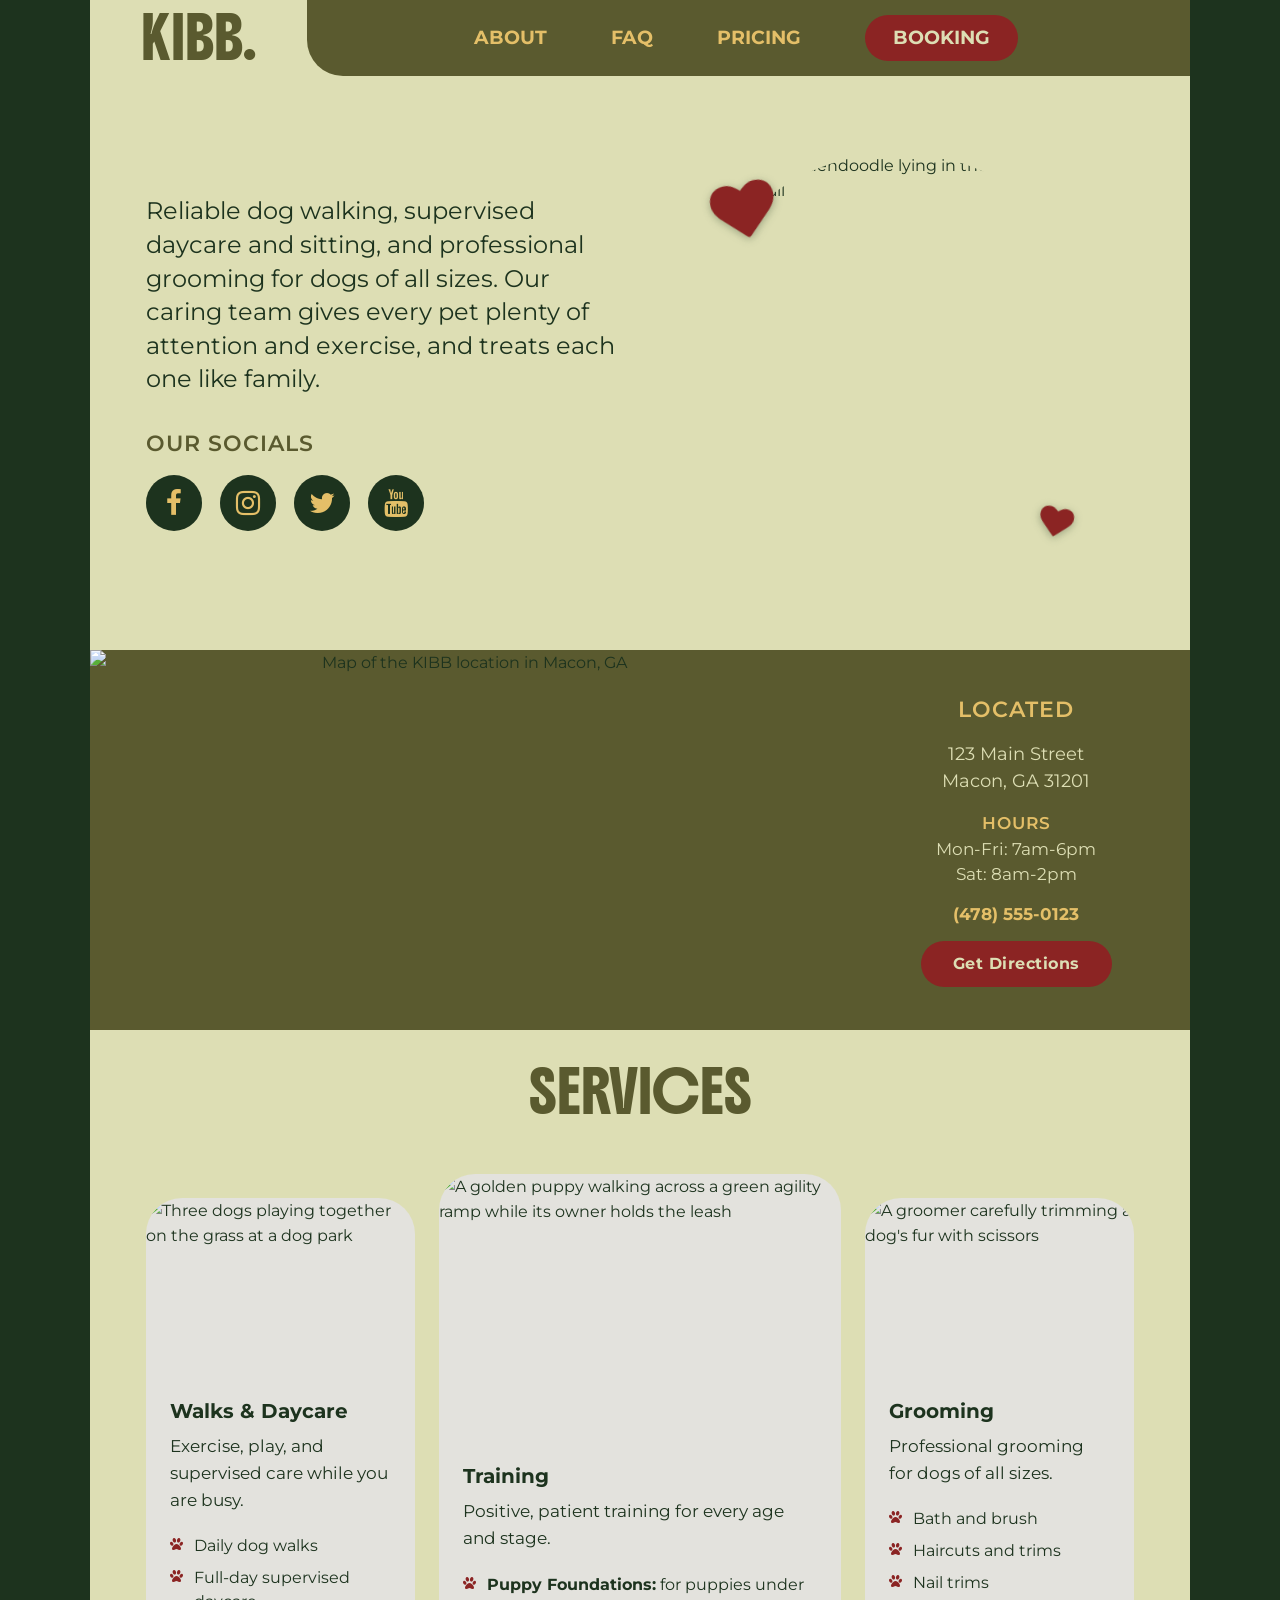
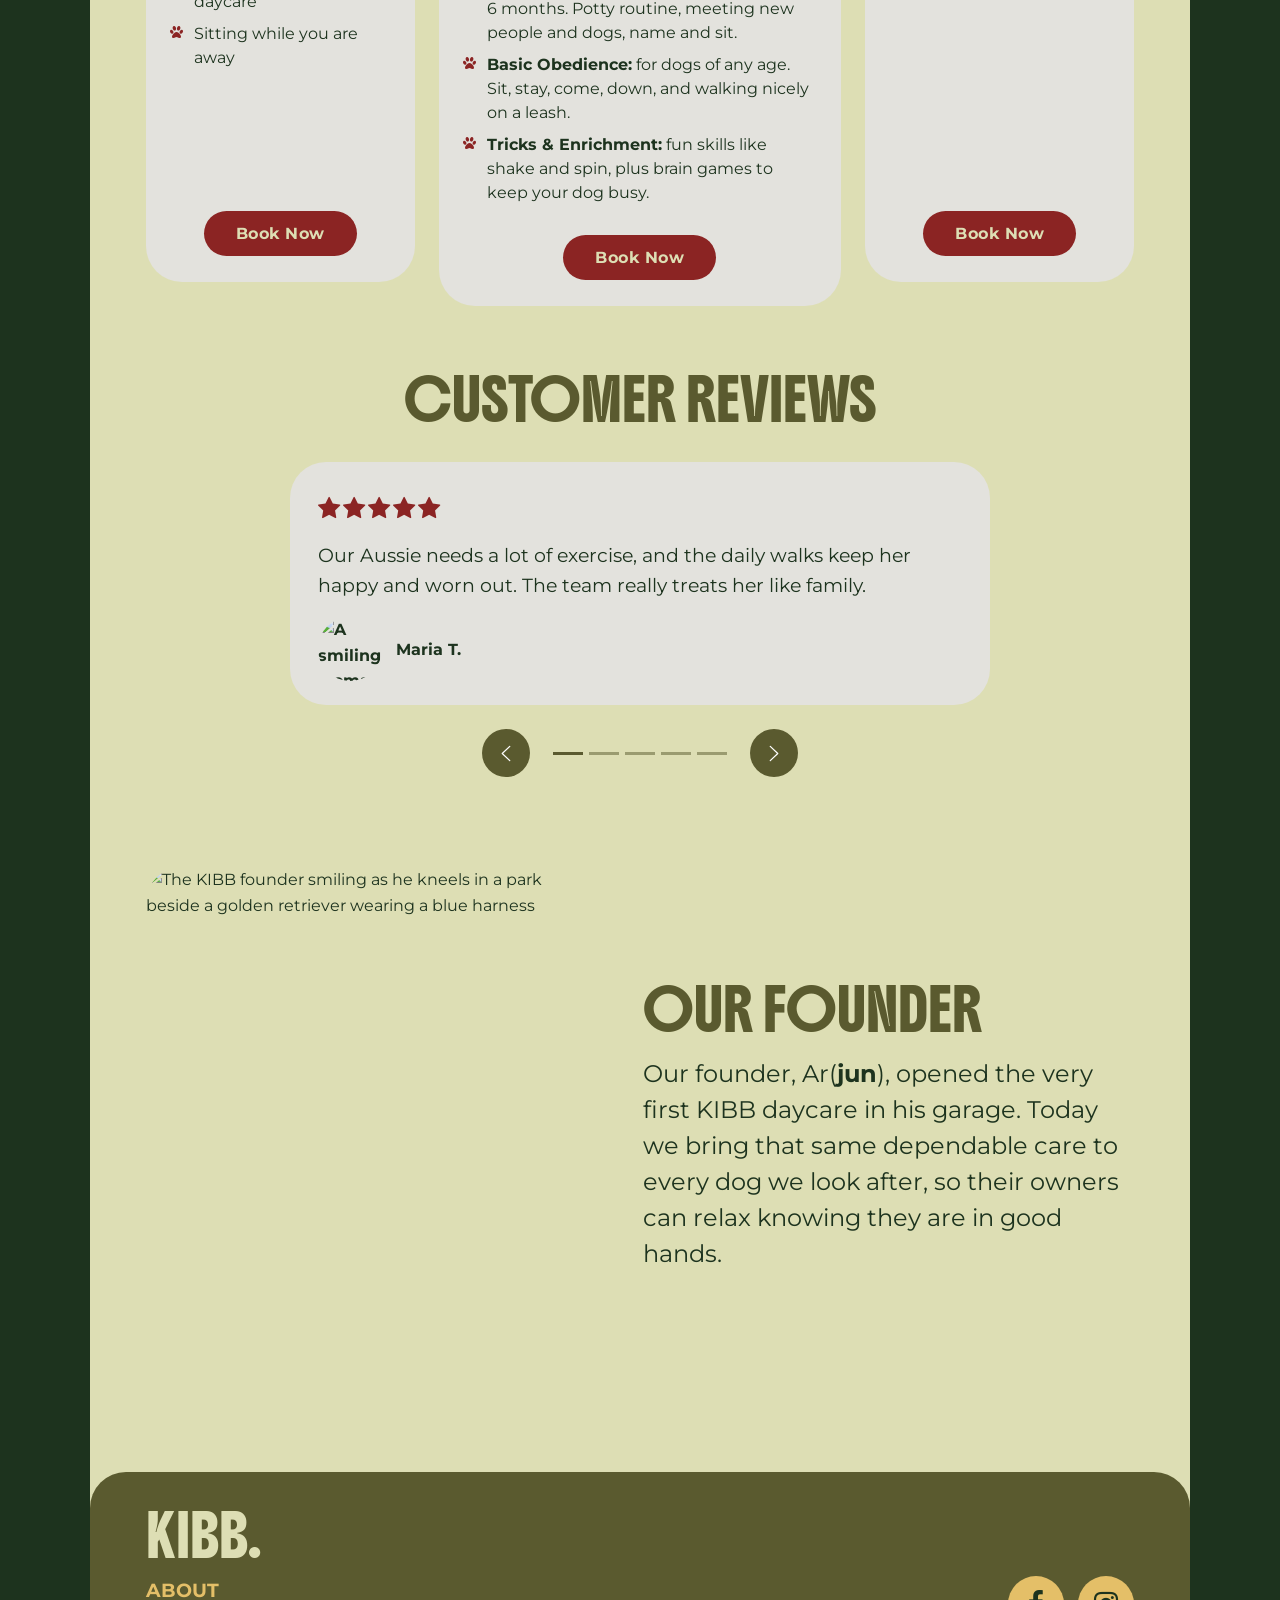
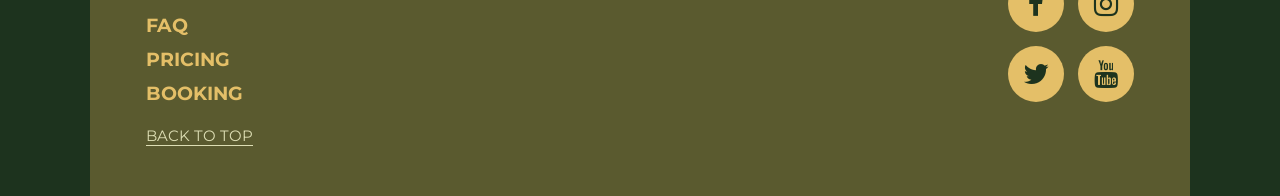
==== index.html @ 5a20ffa8 "test" ====
﻿<!doctype html>

<html lang="en">

	<head>

		<meta charset="utf-8">
		<meta name="viewport" content="width=device-width, initial-scale=1">
		<meta name="description" content="KIBB offers reliable dog walking, safe and supervised daycare and sitting, and professional grooming for dogs of all sizes.">
		<title>KIBB | Dog Walking, Daycare &amp; Grooming</title>
		<link rel="stylesheet" href="https://cdnjs.cloudflare.com/ajax/libs/font-awesome/4.7.0/css/font-awesome.min.css">
		<link rel="preconnect" href="https://fonts.googleapis.com">
		<link rel="preconnect" href="https://fonts.gstatic.com" crossorigin>
		<link href="https://fonts.googleapis.com/css2?family=Boldonse&amp;display=swap" rel="stylesheet">
		<link href="https://fonts.googleapis.com/css2?family=Montserrat:ital,wght@0,100..900;1,100..900&amp;display=swap" rel="stylesheet">
		<!-- Latest compiled and minified CSS -->
		<link href="https://cdn.jsdelivr.net/npm/bootstrap@5.3.8/dist/css/bootstrap.min.css" rel="stylesheet">
		<!-- my stylesheet goes AFTER Bootstrap so my rules win -->
		<link href="style.css" rel="stylesheet">
		<!-- Latest compiled JavaScript, then my script (it uses Bootstrap) -->
		<script src="https://cdn.jsdelivr.net/npm/bootstrap@5.3.8/dist/js/bootstrap.bundle.min.js" defer></script>
		<script src="script.js" defer></script>
	</head>

	<body>

	<header class="site-header" id="top">
		<a class="logo" href="index.html">KIBB.</a>
		<nav aria-label="Main">
			<ul id="main-menu">
				<li><a href="ABOUT.htm">ABOUT</a></li>
				<li><a href="FAQ.htm">FAQ</a></li>
				<li><a href="PRICING.htm">PRICING</a></li>
				<li><a class="nav-button" href="BOOKING.htm">BOOKING</a></li>
			</ul>
		</nav><!-- end nav -->
	</header><!-- end site-header -->

	<main>

		<section class="hero">
			<h1 class="visually-hidden">KIBB: dog walking, daycare and grooming</h1>
			<div class="hero-text">
				<p>Reliable dog walking, supervised daycare and sitting, and professional grooming for dogs of all sizes.
				Our caring team gives every pet plenty of attention and exercise, and treats each one like family.</p>
				<div class="hero-socials">
					<h2>OUR SOCIALS</h2>
					<ul class="social-tiles">
						<li><a href="#" aria-label="Facebook" title="Facebook" data-bs-toggle="tooltip"><i class="fa fa-facebook" aria-hidden="true"></i></a></li>
						<li><a href="#" aria-label="Instagram" title="Instagram" data-bs-toggle="tooltip"><i class="fa fa-instagram" aria-hidden="true"></i></a></li>
						<li><a href="#" aria-label="Twitter" title="Twitter" data-bs-toggle="tooltip"><i class="fa fa-twitter" aria-hidden="true"></i></a></li>
						<li><a href="#" aria-label="YouTube" title="YouTube" data-bs-toggle="tooltip"><i class="fa fa-youtube" aria-hidden="true"></i></a></li>
					</ul>
				</div><!-- end hero-socials -->
			</div><!-- end hero-text -->
			<div class="hero-image-wrap">
				<img class="hero-image" src="images/jay-wennington-4qgcONWF5s4-unsplash(1).jpg" width="1200" height="1800" alt="A smiling goldendoodle lying in the grass beside a blue toy ball">
				<i class="fa fa-heart hero-heart" aria-hidden="true"></i>
				<i class="fa fa-heart hero-heart hero-heart-small" aria-hidden="true"></i>
			</div><!-- end hero-image-wrap -->
		</section><!-- end hero -->

		<section class="info-bar" aria-label="Location and map">
			<img class="info-map" src="images/location.png" width="900" height="732" alt="Map of the KIBB location in Macon, GA">
			<div class="info-location">
				<div class="info-address">
					<h2>LOCATED</h2>
					<address>123 Main Street<br>Macon, GA 31201</address>
				</div><!-- end info-address -->
				<div class="info-details">
					<p class="info-hours"><strong>HOURS</strong><br>Mon-Fri: 7am-6pm<br>Sat: 8am-2pm</p>
					<p class="info-phone"><a href="tel:+14785550123">(478) 555-0123</a></p>
				</div><!-- end info-details -->
				<a class="button" href="https://www.google.com/maps/search/?api=1&amp;query=123+Main+Street+Macon+GA+31201" target="_blank" rel="noopener">Get Directions</a>
			</div><!-- end info-location -->
		</section><!-- end info-bar -->

		<section class="offer" aria-labelledby="offer-heading">
			<h2 id="offer-heading">SERVICES</h2>
			<div class="cards">
				<article class="card">
					<img src="images/leo_visions-korKbL5QE3c-unsplash(1).jpg" width="1200" height="800" alt="Three dogs playing together on the grass at a dog park">
					<div class="card-text">
						<h3>Walks &amp; Daycare</h3>
						<p>Exercise, play, and supervised care while you are busy.</p>
						<ul>
							<li>Daily dog walks</li>
							<li>Full-day supervised daycare</li>
							<li>Sitting while you are away</li>
						</ul>
						<a class="button" href="BOOKING.htm">Book Now</a>
					</div><!-- end card-text -->
				</article>
				<article class="card">
					<img src="images/jafetbyrne-photos-x9AVJwAtDgY-unsplash(1).jpg" width="1200" height="900" alt="A golden puppy walking across a green agility ramp while its owner holds the leash">
					<div class="card-text">
						<h3>Training</h3>
						<p>Positive, patient training for every age and stage.</p>
						<ul>
							<li><strong>Puppy Foundations:</strong> for puppies under 6 months. Potty routine, meeting new people and dogs, name and sit.</li>
							<li><strong>Basic Obedience:</strong> for dogs of any age. Sit, stay, come, down, and walking nicely on a leash.</li>
							<li><strong>Tricks &amp; Enrichment:</strong> fun skills like shake and spin, plus brain games to keep your dog busy.</li>
						</ul>
						<a class="button" href="BOOKING.htm">Book Now</a>
					</div><!-- end card-text -->
				</article>
				<article class="card">
					<img src="images/boney-QThF7Iv6vLY-unsplash(1).jpg" width="1200" height="799" alt="A groomer carefully trimming a dog's fur with scissors">
					<div class="card-text">
						<h3>Grooming</h3>
						<p>Professional grooming for dogs of all sizes.</p>
						<ul>
							<li>Bath and brush</li>
							<li>Haircuts and trims</li>
							<li>Nail trims</li>
						</ul>
						<a class="button" href="BOOKING.htm">Book Now</a>
					</div><!-- end card-text -->
				</article>
			</div><!-- end cards -->
		</section><!-- end offer -->

		<section class="reviews" aria-labelledby="reviews-heading">
			<h2 id="reviews-heading">CUSTOMER REVIEWS</h2>
			<div id="reviewCarousel" class="carousel slide carousel-fade review-carousel" aria-label="Customer reviews">
				<div class="carousel-inner">
					<div class="carousel-item active">
						<figure class="review">
							<p class="stars"><span class="visually-hidden">5 out of 5 stars</span><i class="fa fa-star" aria-hidden="true"></i><i class="fa fa-star" aria-hidden="true"></i><i class="fa fa-star" aria-hidden="true"></i><i class="fa fa-star" aria-hidden="true"></i><i class="fa fa-star" aria-hidden="true"></i></p>
							<blockquote>
								<p>Our Aussie needs a lot of exercise, and the daily walks keep her happy and worn out. The team really treats her like family.</p>
							</blockquote>
							<figcaption><img src="images/customer-maria.jpg" width="64" height="64" alt="A smiling woman sitting in a grassy field with her brown and white dog"><span>Maria T.</span></figcaption>
						</figure>
					</div>
					<div class="carousel-item">
						<figure class="review">
							<p class="stars"><span class="visually-hidden">5 out of 5 stars</span><i class="fa fa-star" aria-hidden="true"></i><i class="fa fa-star" aria-hidden="true"></i><i class="fa fa-star" aria-hidden="true"></i><i class="fa fa-star" aria-hidden="true"></i><i class="fa fa-star" aria-hidden="true"></i></p>
							<blockquote>
								<p>The groomers were patient and gentle, and he has never looked better. We booked his next visit before we left.</p>
							</blockquote>
							<figcaption><img src="images/customer-james.jpg" width="64" height="64" alt="A smiling man holding his fluffy white and brown dog"><span>James R.</span></figcaption>
						</figure>
					</div>
					<div class="carousel-item">
						<figure class="review">
							<p class="stars"><span class="visually-hidden">5 out of 5 stars</span><i class="fa fa-star" aria-hidden="true"></i><i class="fa fa-star" aria-hidden="true"></i><i class="fa fa-star" aria-hidden="true"></i><i class="fa fa-star" aria-hidden="true"></i><i class="fa fa-star" aria-hidden="true"></i></p>
							<blockquote>
								<p>The training classes gave our boxer great manners, and the trainers made it fun for both of us.</p>
							</blockquote>
							<figcaption><img src="images/customer-marcus.jpg" width="64" height="64" alt="A laughing man in glasses hugging his boxer dog"><span>Marcus W.</span></figcaption>
						</figure>
					</div>
					<div class="carousel-item">
						<figure class="review">
							<p class="stars"><span class="visually-hidden">5 out of 5 stars</span><i class="fa fa-star" aria-hidden="true"></i><i class="fa fa-star" aria-hidden="true"></i><i class="fa fa-star" aria-hidden="true"></i><i class="fa fa-star" aria-hidden="true"></i><i class="fa fa-star" aria-hidden="true"></i></p>
							<blockquote>
								<p>Great daycare and great updates. I never worry when my little guy is with KIBB.</p>
							</blockquote>
							<figcaption><img src="images/customer-walter.jpg" width="64" height="64" alt="An older man in a cap holding his small white dog on a park bench"><span>Walter B.</span></figcaption>
						</figure>
					</div>
					<div class="carousel-item">
						<figure class="review">
							<p class="stars"><span class="visually-hidden">5 out of 5 stars</span><i class="fa fa-star" aria-hidden="true"></i><i class="fa fa-star" aria-hidden="true"></i><i class="fa fa-star" aria-hidden="true"></i><i class="fa fa-star" aria-hidden="true"></i><i class="fa fa-star" aria-hidden="true"></i></p>
							<blockquote>
								<p>Our big rottweiler is treated like a gentle giant. Safe, supervised play and a team we trust completely.</p>
							</blockquote>
							<figcaption><img src="images/customer-daniel.jpg" width="64" height="64" alt="A laughing man in sunglasses hugging his wet rottweiler at the beach"><span>Daniel P.</span></figcaption>
						</figure>
					</div>
				</div><!-- end carousel-inner -->
				<div class="review-controls">
					<button class="carousel-control-prev" type="button" data-bs-target="#reviewCarousel" data-bs-slide="prev">
						<span class="carousel-control-prev-icon" aria-hidden="true"></span>
						<span class="visually-hidden">Previous review</span>
					</button>
					<div class="carousel-indicators">
						<button type="button" data-bs-target="#reviewCarousel" data-bs-slide-to="0" class="active" aria-current="true" aria-label="Review 1"></button>
						<button type="button" data-bs-target="#reviewCarousel" data-bs-slide-to="1" aria-label="Review 2"></button>
						<button type="button" data-bs-target="#reviewCarousel" data-bs-slide-to="2" aria-label="Review 3"></button>
						<button type="button" data-bs-target="#reviewCarousel" data-bs-slide-to="3" aria-label="Review 4"></button>
						<button type="button" data-bs-target="#reviewCarousel" data-bs-slide-to="4" aria-label="Review 5"></button>
					</div><!-- end carousel-indicators -->
					<button class="carousel-control-next" type="button" data-bs-target="#reviewCarousel" data-bs-slide="next">
						<span class="carousel-control-next-icon" aria-hidden="true"></span>
						<span class="visually-hidden">Next review</span>
					</button>
				</div><!-- end review-controls -->
			</div><!-- end review-carousel -->
		</section><!-- end reviews -->

		<section class="founder" aria-labelledby="founder-heading">
			<img class="founder-image" src="images/founder.jpg" width="1920" height="2880" alt="The KIBB founder smiling as he kneels in a park beside a golden retriever wearing a blue harness">
			<div class="founder-text">
				<h2 id="founder-heading">OUR FOUNDER</h2>
				<p>Our founder, Ar(<strong>jun</strong>), opened the very first KIBB daycare in his garage. Today we bring that same dependable care
				to every dog we look after, so their owners can relax knowing they are in good hands.</p>
			</div><!-- end founder-text -->
		</section><!-- end founder -->

	</main><!-- end main -->

	<footer class="site-footer">
		<div class="footer-left">
			<a class="logo footer-logo" href="index.html">KIBB.</a>
			<nav aria-label="Footer">
				<ul>
					<li><a href="ABOUT.htm">ABOUT</a></li>
					<li><a href="FAQ.htm">FAQ</a></li>
					<li><a href="PRICING.htm">PRICING</a></li>
					<li><a class="nav-button" href="BOOKING.htm">BOOKING</a></li>
					<li><a class="top-link" href="#top">BACK TO TOP</a></li>
				</ul>
			</nav><!-- end footer nav -->
		</div><!-- end footer-left -->
		<div class="footer-right">
			<ul class="social-tiles">
				<li><a href="#" aria-label="Facebook" title="Facebook" data-bs-toggle="tooltip"><i class="fa fa-facebook" aria-hidden="true"></i></a></li>
				<li><a href="#" aria-label="Instagram" title="Instagram" data-bs-toggle="tooltip"><i class="fa fa-instagram" aria-hidden="true"></i></a></li>
				<li><a href="#" aria-label="Twitter" title="Twitter" data-bs-toggle="tooltip"><i class="fa fa-twitter" aria-hidden="true"></i></a></li>
				<li><a href="#" aria-label="YouTube" title="YouTube" data-bs-toggle="tooltip"><i class="fa fa-youtube" aria-hidden="true"></i></a></li>
			</ul>
		</div><!-- end footer-right -->
	</footer><!-- end site-footer -->

</body>
</html>
---- style.css ----
/*
dark green: #1D331E
green: #5A5A2F
light green: #DDDEB4
off white: #E3E2DD
red: #8B2423
yellow: #E4BF68
*/

:root {
    /* left/right padding inside every band of the page */
    --gutter: 56px;
    /* the page never gets wider than this, so it stays together on big screens */
    --page-width: 1100px;
}

/* the dark green shows on both sides of the page on wide screens */
html {
    background-color: #1D331E;
}

* {
    box-sizing: border-box;
}

body {
    max-width: var(--page-width);
    margin: 0 auto;
    background-color: #DDDEB4;
    color: #1D331E;
    font-family: 'Montserrat', sans-serif;
    line-height: 1.6;
}

img {
    max-width: 100%;
}

a {
    text-decoration: none;
}

a:focus-visible {
    outline: 3px solid #1D331E;
    outline-offset: 3px;
}

ul {
    list-style-type: none;
    margin: 0;
    padding: 0;
}

h1, h2, h3 {
    margin: 0;
    /* Bootstrap sets its own heading line height and color; keep the page's own */
    line-height: inherit;
    color: inherit;
}

/* text for screen readers only (the page's h1) */
.visually-hidden {
    position: absolute;
    width: 1px;
    height: 1px;
    margin: -1px;
    padding: 0;
    overflow: hidden;
    clip: rect(0, 0, 0, 0);
    white-space: nowrap;
    border: 0;
}

/* ---------- HEADER ---------- */
.site-header {
    display: flex;
    align-items: stretch;
    background-color: #DDDEB4;
}

.logo {
    display: flex;
    align-items: center;
    padding: 18px clamp(20px, 4vw, 56px);
    font-family: "Boldonse", "Arial Black", sans-serif;
    font-size: clamp(26px, 3.4vw, 40px);
    line-height: 1;
    color: #5A5A2F;
}

.logo:hover {
    color: #5A5A2F;
}

.site-header nav {
    flex: 1;
    display: flex;
    align-items: center;
    padding: 0 var(--gutter) 0 clamp(20px, 4vw, 56px);
    border-radius: 0 0 0 36px;
    background-color: #5A5A2F;
}

/* the four links sit close together in the middle of the green bar */
.site-header nav ul {
    width: 100%;
    display: flex;
    justify-content: center;
    /* centers every link (and the BOOKING button) on the same line */
    align-items: center;
    gap: 10px clamp(32px, 5vw, 64px);
}

.site-header nav a,
.footer-left nav a {
    color: #E4BF68;
    font-size: 19px;
    font-weight: 700;
}

.site-header nav a:hover,
.footer-left nav a:hover {
    color: #E3E2DD;
}

/* BOOKING gets the same red rounded button look as the Book Now buttons (header only; in the footer it looks like the other links) */
.site-header nav a.nav-button {
    display: inline-block;
    padding: 8px 28px;
    border-radius: 999px;
    background-color: #8B2423;
    color: #DDDEB4;
}

.site-header nav a.nav-button:hover,
.site-header nav a.nav-button:focus-visible,
.site-header nav a.nav-button[aria-current="page"] {
    color: #DDDEB4;
}

.site-header nav a.nav-button:hover,
.site-header nav a.nav-button:focus-visible {
    background-color: #1D331E;
}

.site-header nav a.nav-button[aria-current="page"] {
    text-decoration: none;
}

/* BACK TO TOP is smaller, thinner and underlined, so it reads as a tool and not as a page of the website */
.footer-left nav a.top-link {
    display: inline-block;
    margin-top: 10px;
    color: #DDDEB4;
    font-size: 15px;
    font-weight: 400;
    text-decoration: underline;
    text-underline-offset: 4px;
}

.footer-left nav a.top-link:hover {
    color: #E3E2DD;
}

/* the page you are on (script.js sets aria-current) */
.site-header nav a[aria-current="page"],
.footer-left nav a[aria-current="page"] {
    color: #E3E2DD;
    text-decoration: underline;
    text-underline-offset: 6px;
}

.site-header nav a:focus-visible,
.info-bar a:focus-visible,
.site-footer a:focus-visible {
    outline-color: #E4BF68;
}

/* ---------- HERO ---------- */
.hero {
    display: grid;
    grid-template-columns: 1fr 1fr;
    align-items: center;
    gap: 40px;
    padding: clamp(40px, 6vw, 80px) var(--gutter);
}

.hero-text p {
    margin: 0 0 30px;
    font-size: clamp(18px, 2vw, 24px);
    font-weight: 400;
    line-height: 1.4;
}

/* wraps the dog picture so the badge can sit on its top left */
.hero-image-wrap {
    position: relative;
    justify-self: center;
    width: min(100%, 420px);
}

.hero-image {
    display: block;
    width: 100%;
    height: auto;
    aspect-ratio: 1 / 1;
    object-fit: cover;
    object-position: 55% 40%;
    border-radius: 50%;
}

/* Font Awesome heart on the top left of the dog picture */
.hero-heart {
    position: absolute;
    top: 6%;
    left: 6%;
    color: #8B2423;
    font-size: clamp(48px, 14vw, 64px);
    line-height: 1;
    filter: drop-shadow(0 2px 4px rgba(29, 51, 30, 0.35));
    transform: rotate(-12deg);
}

/* a smaller heart on the bottom right of the dog picture */
.hero-heart-small {
    top: auto;
    left: auto;
    bottom: 8%;
    right: 8%;
    font-size: clamp(26px, 7vw, 34px);
    transform: rotate(12deg);
}

/* the socials under the hero text */
.hero-socials h2 {
    margin-bottom: 14px;
    color: #5A5A2F;
    font-size: 22px;
    font-weight: 600;
    letter-spacing: 1px;
}

.hero-socials .social-tiles a {
    background-color: #1D331E;
    color: #E4BF68;
}

.hero-socials .social-tiles a:hover {
    background-color: #5A5A2F;
}

.hero-socials .social-tiles a:focus-visible {
    outline-color: #1D331E;
}

.button {
    display: inline-block;
    padding: 14px 52px;
    border-radius: 999px;
    background-color: #8B2423;
    color: #DDDEB4;
    font-weight: 700;
    letter-spacing: 0.5px;
}

.button:hover,
.button:focus-visible {
    background-color: #1D331E;
    color: #DDDEB4;
    /* the button grows a little while the mouse is on it */
    transform: scale(1.1);
}

/* smooth growing, unless reduced motion is on */
@media (prefers-reduced-motion: no-preference) {
    .button {
        transition: transform 0.3s ease, background-color 0.3s ease;
    }
}

/* ---------- LOCATION AND SOCIALS BAR ---------- */
.info-bar {
    display: grid;
    /* the address column is a fixed width and the map stretches across the rest of the strip */
    grid-template-columns: 1fr 300px;
    align-items: stretch;
    gap: 24px;
    /* no padding on the top, bottom or left, so the map touches those edges */
    padding: 0 24px 0 0;
    background-color: #5A5A2F;
    text-align: center;
}

.info-bar h2,
.site-footer h2 {
    margin-bottom: 14px;
    color: #E4BF68;
    font-size: 22px;
    font-weight: 600;
    letter-spacing: 1px;
}

/* the map next to the address */
.info-map {
    display: block;
    width: 100%;
    /* the strip is as tall as the map, so the map touches the top and bottom */
    height: 380px;
    object-fit: cover;
    object-position: 60% 45%;
    border-radius: 0 36px 36px 0;
}

.info-location {
    align-self: center;
    padding: 20px 0;
}

.info-hours,
.info-phone {
    margin: 0 0 14px;
    color: #DDDEB4;
    font-size: 17px;
    line-height: 1.5;
}

.info-hours strong {
    color: #E4BF68;
    font-weight: 600;
    letter-spacing: 1px;
}

.info-phone a {
    color: #E4BF68;
    font-weight: 700;
}

.info-phone a:hover {
    color: #E3E2DD;
}

.info-location .button {
    padding: 10px 32px;
}

.info-bar address {
    margin: 0 0 16px;
    color: #DDDEB4;
    font-size: 18px;
    font-style: normal;
    line-height: 1.5;
}

.social-tiles {
    display: flex;
    gap: 18px;
}

.social-tiles a {
    width: 56px;
    height: 56px;
    display: flex;
    align-items: center;
    justify-content: center;
    border-radius: 50%;
    background-color: #E4BF68;
    color: #1D331E;
    font-size: 28px;
}

.social-tiles a:hover {
    background-color: #E3E2DD;
}

/* ---------- WHAT WE OFFER ---------- */
.offer {
    /* a little less space above the title, and more below it so the middle card has room to grow on hover */
    padding: 40px var(--gutter) 56px;
}

.offer h2,
.reviews h2 {
    color: #5A5A2F;
    /* same font as the KIBB logo */
    font-family: "Boldonse", "Arial Black", sans-serif;
    /* same size as the KIBB logo */
    font-size: clamp(26px, 3.4vw, 40px);
    font-weight: 400;
    line-height: 1.1;
}

.offer h2 {
    margin-bottom: 84px;
    text-align: center;
}

.cards {
    display: grid;
    /* Training is in the middle and a little wider */
    grid-template-columns: 1fr 1.5fr 1fr;
    /* the two side cards stretch to the same height */
    align-items: stretch;
    gap: 24px;
}

/* the middle card sticks out a little above and below the side cards */
.cards .card:nth-child(2) {
    align-self: center;
    margin: -24px 0;
}

/* narrower screens: the cards stack in one column */
@media screen and (max-width: 900px) {
    /* stacked cards are 10% narrower and centered */
    .cards {
        grid-template-columns: minmax(0, 90%);
        justify-content: center;
    }

    .cards .card:nth-child(2) {
        margin: 0;
    }

    /* the cards are stacked here, so the title does not need the extra room */
    .offer h2 {
        margin-bottom: 40px;
    }
}

.card {
    display: flex;
    flex-direction: column;
    border: none;
    color: inherit;
    overflow: hidden;
    border-radius: 36px;
    background-color: #E3E2DD;
}

/* a card grows a little when the mouse is on it (or when a link inside it has focus) */
.card:hover,
.card:focus-within {
    position: relative;
    z-index: 1;
    transform: scale(1.04);
    box-shadow: 0 12px 28px rgba(29, 51, 30, 0.3);
}

/* smooth growing, unless reduced motion is on */
@media (prefers-reduced-motion: no-preference) {
    .card {
        transition: transform 0.3s ease, box-shadow 0.3s ease;
    }
}

.card img {
    display: block;
    width: 100%;
    /* the picture keeps its shape, so it is not cropped more in the wider middle card */
    height: auto;
    aspect-ratio: 3 / 2;
    object-fit: cover;
    object-position: center 25%;
    border-radius: 36px 36px 0 0;
}

.card-text {
    flex: 1;
    display: flex;
    flex-direction: column;
    align-items: flex-start;
    padding: 18px 24px 26px;
}

/* Book Now sits at the bottom of every card, so the buttons line up */
.card-text .button {
    margin-top: auto;
    /* centered at the bottom of the card */
    align-self: center;
    padding: 10px 32px;
}

/* the list of what each service includes */
.card-text ul {
    margin: 0 0 22px;
}

.card-text li {
    position: relative;
    margin-bottom: 8px;
    padding-left: 24px;
    font-size: 16px;
    line-height: 1.5;
}

/* a paw print (Font Awesome) in front of each item */
.card-text li::before {
    content: "\f1b0";
    position: absolute;
    left: 0;
    color: #8B2423;
    font-family: FontAwesome;
    font-size: 14px;
}

.card-text h3 {
    margin-bottom: 6px;
    font-size: 20px;
    font-weight: 700;
}

.card-text p {
    margin: 0 0 20px;
    font-size: 17px;
}

/* ---------- CUSTOMER REVIEWS ---------- */
.reviews {
    padding: 40px var(--gutter) 70px;
}

.reviews h2 {
    margin-bottom: 40px;
    text-align: center;
}

.review-carousel {
    max-width: 700px;
    margin: 0 auto;
}

/* the arrows and dots sit in a row under the review */
.review-controls {
    display: flex;
    align-items: center;
    justify-content: center;
    gap: 20px;
    margin-top: 24px;
}

.review-carousel .carousel-control-prev,
.review-carousel .carousel-control-next {
    position: static;
    flex-shrink: 0;
    width: 48px;
    height: 48px;
    border: none;
    border-radius: 50%;
    background-color: #5A5A2F;
    opacity: 1;
}

.review-carousel .carousel-control-prev:hover,
.review-carousel .carousel-control-next:hover,
.review-carousel .carousel-control-prev:focus-visible,
.review-carousel .carousel-control-next:focus-visible {
    background-color: #1D331E;
}

.review-carousel .carousel-control-prev-icon,
.review-carousel .carousel-control-next-icon {
    width: 1.2rem;
    height: 1.2rem;
}

.review-carousel .carousel-indicators {
    position: static;
    margin: 0;
}

.review-carousel .carousel-indicators [data-bs-target] {
    background-color: #5A5A2F;
}

.review {
    margin: 0;
    padding: 28px 28px 24px;
    border-radius: 36px;
    background-color: #E3E2DD;
}

.review .stars {
    margin: 0 0 12px;
    color: #8B2423;
    font-size: 24px;
    letter-spacing: 3px;
}

.review blockquote {
    margin: 0 0 16px;
}

.review blockquote p {
    margin: 0;
    font-size: 19px;
}

.review figcaption {
    display: flex;
    align-items: center;
    gap: 14px;
    font-weight: 700;
}

.review figcaption img {
    width: 64px;
    height: 64px;
    flex-shrink: 0;
    object-fit: cover;
    border-radius: 50%;
}

/* ---------- FOUNDER ---------- */
.founder {
    display: grid;
    grid-template-columns: minmax(0, 420px) 1fr;
    align-items: center;
    justify-content: center;
    gap: clamp(32px, 6vw, 80px);
    padding: 20px var(--gutter) 80px;
}

.founder-image {
    display: block;
    width: 100%;
    height: auto;
    aspect-ratio: 4 / 5;
    object-fit: cover;
    object-position: 50% 45%;
    border-radius: 36px;
}

.founder h2 {
    margin-bottom: 24px;
    color: #5A5A2F;
    /* same font and size as the other section titles */
    font-family: "Boldonse", "Arial Black", sans-serif;
    font-size: clamp(26px, 3.4vw, 40px);
    font-weight: 400;
    line-height: 1.1;
}

.founder p {
    margin: 0;
    max-width: 560px;
    font-size: clamp(18px, 2vw, 24px);
    line-height: 1.5;
}

/* ---------- FOOTER ---------- */
.site-footer {
    display: grid;
    grid-template-columns: auto 1fr;
    gap: 40px;
    padding: 44px var(--gutter);
    border-radius: 36px 36px 0 0;
    background-color: #5A5A2F;
}

.footer-logo {
    padding: 0 0 20px;
    color: #DDDEB4;
}

.footer-logo:hover {
    color: #DDDEB4;
}

.footer-left nav li {
    margin-bottom: 4px;
}

.footer-right {
    display: flex;
    flex-direction: column;
    align-items: flex-end;
    justify-content: space-between;
    gap: 24px;
}

/* the four social icons sit in a 2 x 2 block on the right */
.footer-right .social-tiles {
    display: grid;
    grid-template-columns: repeat(2, 56px);
    gap: 14px;
    /* starts level with ABOUT: the height of the footer logo plus its bottom padding */
    margin-top: calc(clamp(26px, 3.4vw, 40px) + 20px);
}

.footer-right p {
    max-width: 560px;
    margin: 0;
    color: #DDDEB4;
    font-size: 19px;
    text-align: right;
}

/* ---------- SMOOTH SCROLLING (the BACK TO TOP link in the footer) ---------- */
@media (prefers-reduced-motion: no-preference) {
    html {
        scroll-behavior: smooth;
    }
}

/* ---------- TABLET AND PHONE ---------- */
@media screen and (max-width: 800px) {
    :root {
        --gutter: 20px;
    }

    /* the logo and the links stay on the same row, like the bigger view */
    .site-header .logo {
        padding: 14px 20px;
    }

    .site-header nav {
        padding: 10px 20px 10px 12px;
    }

    .site-header nav ul {
        flex-wrap: wrap;
        gap: 10px 28px;
    }

    .site-header nav a,
    .footer-left nav a {
        font-size: 16px;
    }

    .site-header nav a.nav-button {
        padding: 6px 20px;
    }

    .hero,
    .info-bar,
    .founder,
    .site-footer {
        grid-template-columns: 1fr;
    }

    .cards {
        grid-template-columns: minmax(0, 90%);
    }

    /* on phones the map sits across the top of the strip and the address is under it */
    .info-bar {
        gap: 0;
        padding: 0 0 8px;
    }

    /* taller map so less of it is cut off */
    .info-map {
        height: 340px;
        object-position: 60% 40%;
        border-radius: 0 0 36px 36px;
    }

    /* address on the left, hours and phone on the right, Get Directions centered under both */
    .info-location {
        display: grid;
        grid-template-columns: 1fr 1fr;
        gap: 0 20px;
        align-items: start;
        padding: 32px var(--gutter);
        text-align: left;
    }

    /* LOCATED, HOURS and the phone number match the OUR SOCIALS title (22px, semi-bold, spaced letters) */
    .info-address h2 {
        margin: 0;
        font-size: 22px;
        font-weight: 600;
        letter-spacing: 1px;
        line-height: 1.5;
    }

    .info-hours strong {
        font-size: 22px;
        font-weight: 600;
        letter-spacing: 1px;
    }

    .info-phone a {
        font-size: 22px;
        font-weight: 600;
        letter-spacing: 1px;
    }

    .info-bar address {
        margin: 0;
        font-size: 17px;
    }

    /* hours and phone sit against the right edge */
    .info-details {
        text-align: right;
    }

    .info-location .button {
        grid-column: 1 / -1;
        justify-self: center;
        margin-top: 8px;
    }

    /* the dog picture moves above the text and socials */
    .hero-image-wrap {
        order: -1;
        width: min(100%, 340px);
    }

    /* founder: picture on top, text under it */
    .founder {
        gap: 28px;
        padding-bottom: 56px;
    }

    /* the hero text sits centered under the dog picture */
    .hero-text p {
        text-align: center;
    }

    /* the title moves above the picture and is centered over it */
    .founder-text {
        display: contents;
    }

    .founder h2 {
        order: -1;
        margin-bottom: 0;
        text-align: center;
    }

    .founder p {
        justify-self: center;
        text-align: center;
    }

    .founder-image {
        justify-self: center;
        max-width: 340px;
    }

    /* the footer text block is released into the footer grid so the socials can sit beside the links */
    .site-footer {
        grid-template-columns: 1fr auto;
        gap: 24px 20px;
    }

    .footer-right {
        display: contents;
    }

    .footer-right .social-tiles {
        align-self: start;
        justify-self: end;
    }

    .footer-right p {
        grid-column: 1 / -1;
        text-align: left;
    }
}
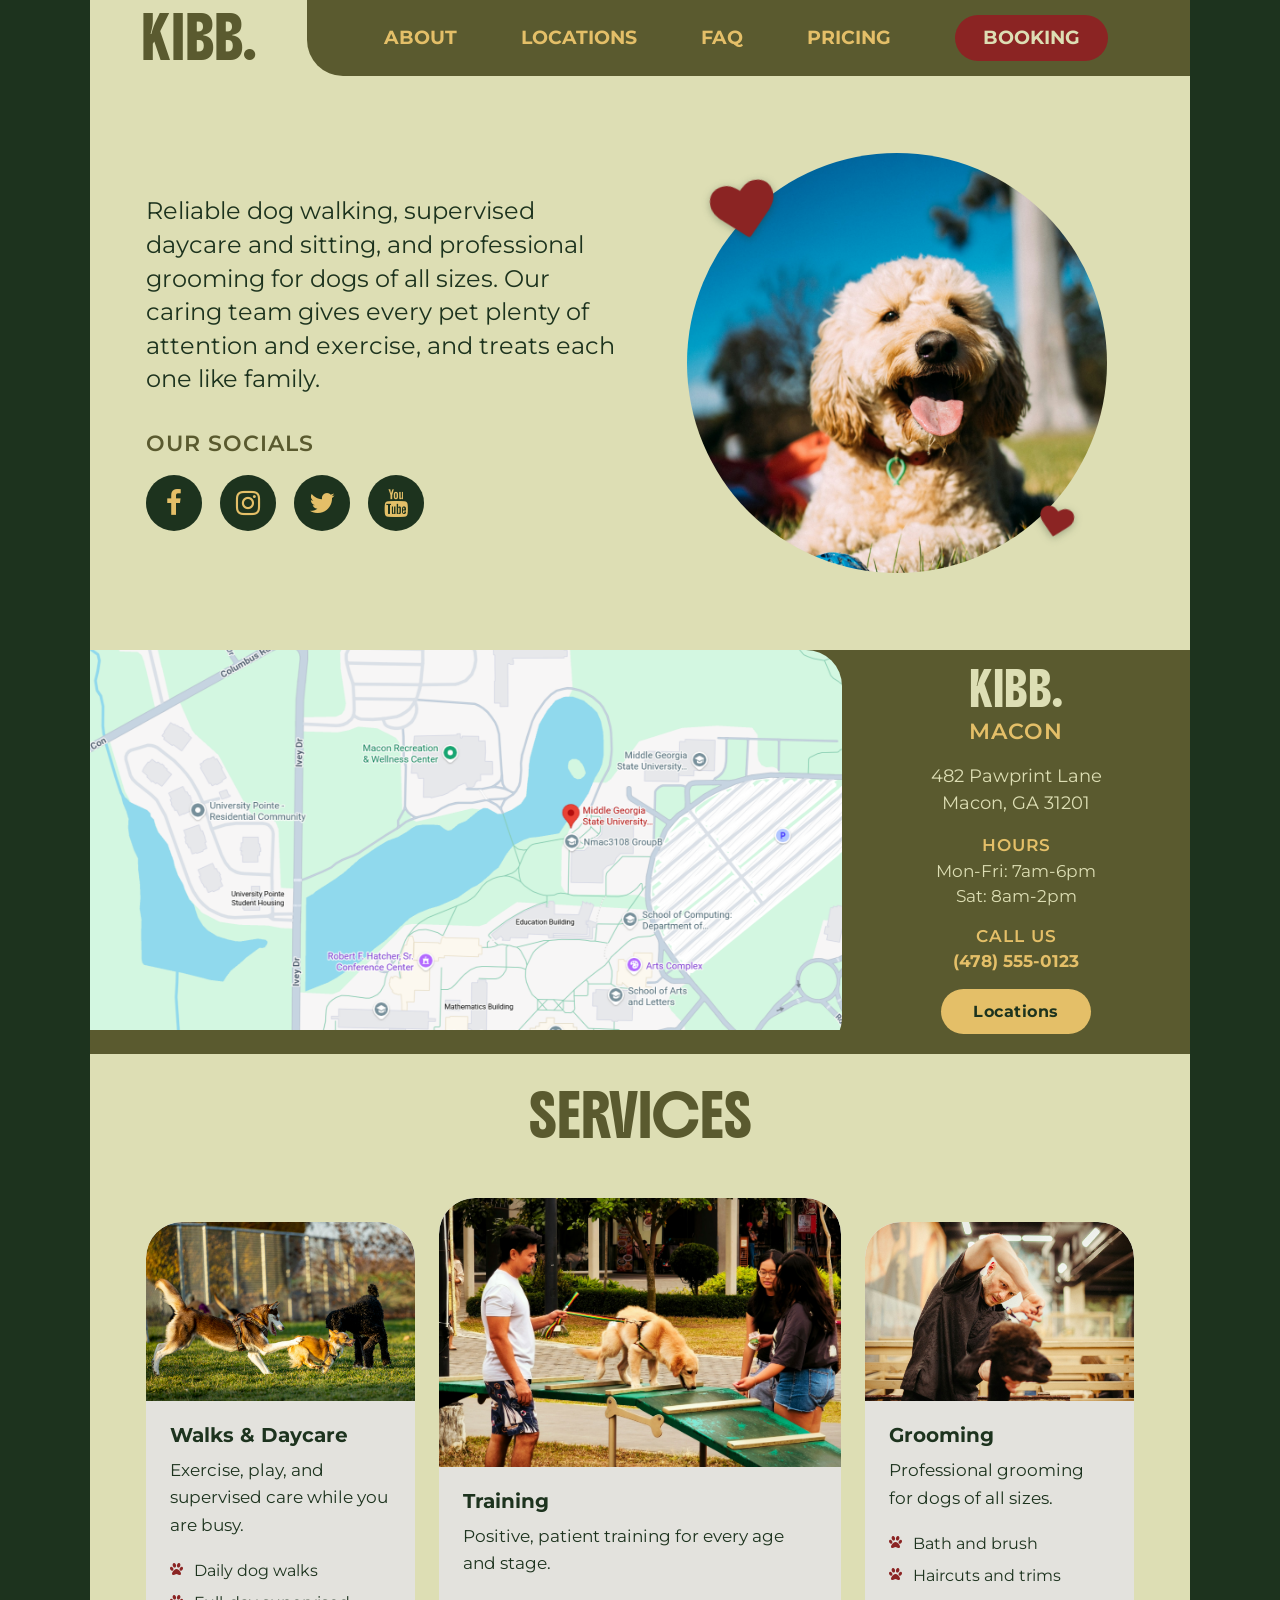
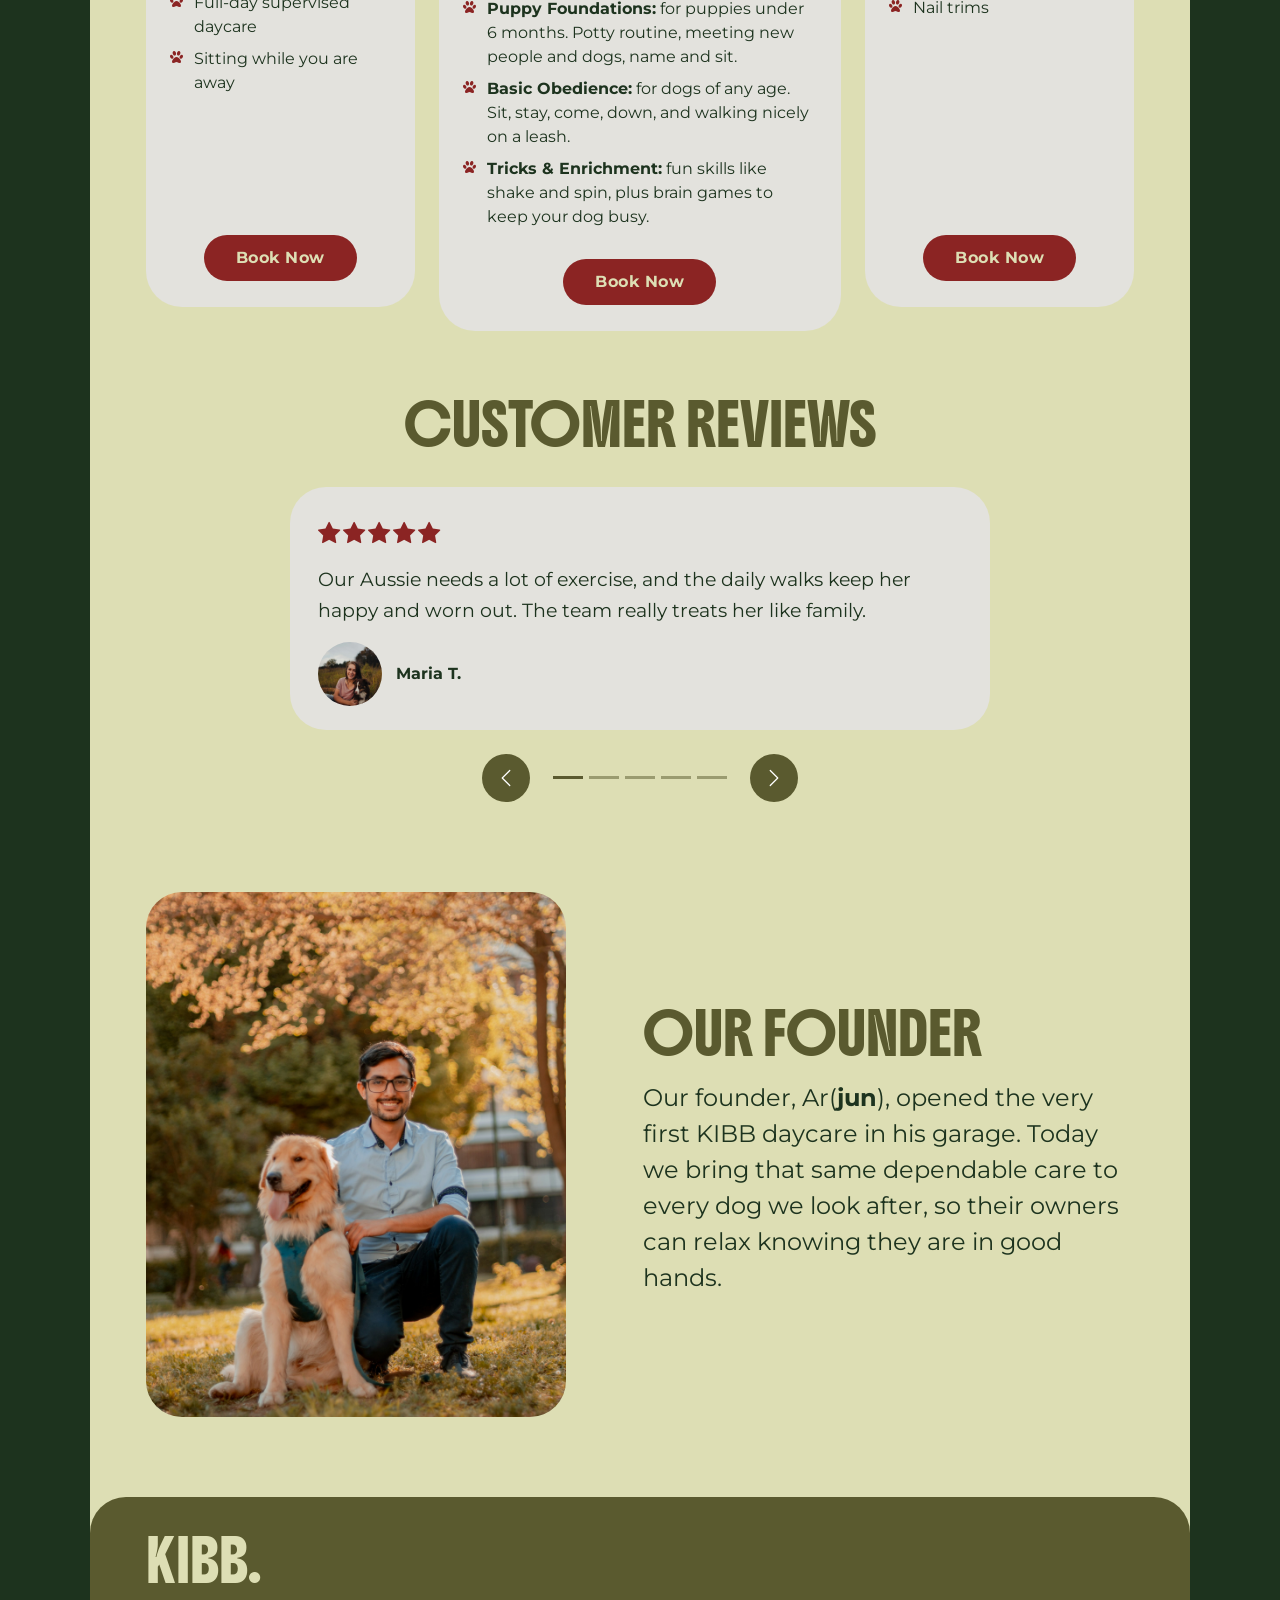
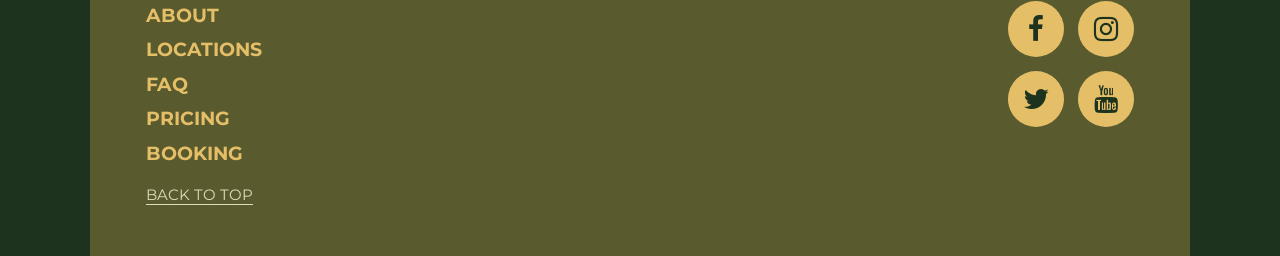
==== commit 68927890: "Add files via upload" ====
--- a/index.html
+++ b/index.html
@@ -13,11 +13,8 @@
 		<link rel="preconnect" href="https://fonts.gstatic.com" crossorigin>
 		<link href="https://fonts.googleapis.com/css2?family=Boldonse&amp;display=swap" rel="stylesheet">
 		<link href="https://fonts.googleapis.com/css2?family=Montserrat:ital,wght@0,100..900;1,100..900&amp;display=swap" rel="stylesheet">
-		<!-- Latest compiled and minified CSS -->
 		<link href="https://cdn.jsdelivr.net/npm/bootstrap@5.3.8/dist/css/bootstrap.min.css" rel="stylesheet">
-		<!-- my stylesheet goes AFTER Bootstrap so my rules win -->
 		<link href="style.css" rel="stylesheet">
-		<!-- Latest compiled JavaScript, then my script (it uses Bootstrap) -->
 		<script src="https://cdn.jsdelivr.net/npm/bootstrap@5.3.8/dist/js/bootstrap.bundle.min.js" defer></script>
 		<script src="script.js" defer></script>
 	</head>
@@ -29,6 +26,7 @@
 		<nav aria-label="Main">
 			<ul id="main-menu">
 				<li><a href="ABOUT.htm">ABOUT</a></li>
+				<li><a href="Locations.html">LOCATIONS</a></li>
 				<li><a href="FAQ.htm">FAQ</a></li>
 				<li><a href="PRICING.htm">PRICING</a></li>
 				<li><a class="nav-button" href="BOOKING.htm">BOOKING</a></li>
@@ -61,24 +59,26 @@
 		</section><!-- end hero -->
 
 		<section class="info-bar" aria-label="Location and map">
-			<img class="info-map" src="images/location.png" width="900" height="732" alt="Map of the KIBB location in Macon, GA">
+			<a class="info-map-link" href="https://www.google.com/maps/search/?api=1&amp;query=Macon+Campus+Library+Middle+Georgia+State+University+Macon+GA" target="_blank" rel="noopener">
+				<img class="info-map" src="images/location.png" width="900" height="732" alt="Map of the KIBB location in Macon, GA. Click to open it in Google Maps.">
+			</a>
 			<div class="info-location">
 				<div class="info-address">
-					<h2>LOCATED</h2>
-					<address>123 Main Street<br>Macon, GA 31201</address>
+					<h2><span class="info-logo">KIBB.</span> MACON</h2>
+					<address>482 Pawprint Lane<br>Macon, GA 31201</address>
 				</div><!-- end info-address -->
 				<div class="info-details">
 					<p class="info-hours"><strong>HOURS</strong><br>Mon-Fri: 7am-6pm<br>Sat: 8am-2pm</p>
-					<p class="info-phone"><a href="tel:+14785550123">(478) 555-0123</a></p>
+					<p class="info-phone"><strong>CALL US</strong><br><a href="tel:+14785550123">(478) 555-0123</a></p>
 				</div><!-- end info-details -->
-				<a class="button" href="https://www.google.com/maps/search/?api=1&amp;query=123+Main+Street+Macon+GA+31201" target="_blank" rel="noopener">Get Directions</a>
+				<a class="button" href="Locations.html">Locations</a>
 			</div><!-- end info-location -->
 		</section><!-- end info-bar -->
 
 		<section class="offer" aria-labelledby="offer-heading">
 			<h2 id="offer-heading">SERVICES</h2>
 			<div class="cards">
-				<article class="card">
+				<a class="card" href="BOOKING.htm">
 					<img src="images/leo_visions-korKbL5QE3c-unsplash(1).jpg" width="1200" height="800" alt="Three dogs playing together on the grass at a dog park">
 					<div class="card-text">
 						<h3>Walks &amp; Daycare</h3>
@@ -88,10 +88,10 @@
 							<li>Full-day supervised daycare</li>
 							<li>Sitting while you are away</li>
 						</ul>
-						<a class="button" href="BOOKING.htm">Book Now</a>
+						<span class="button">Book Now</span>
 					</div><!-- end card-text -->
-				</article>
-				<article class="card">
+				</a>
+				<a class="card" href="BOOKING.htm">
 					<img src="images/jafetbyrne-photos-x9AVJwAtDgY-unsplash(1).jpg" width="1200" height="900" alt="A golden puppy walking across a green agility ramp while its owner holds the leash">
 					<div class="card-text">
 						<h3>Training</h3>
@@ -101,10 +101,10 @@
 							<li><strong>Basic Obedience:</strong> for dogs of any age. Sit, stay, come, down, and walking nicely on a leash.</li>
 							<li><strong>Tricks &amp; Enrichment:</strong> fun skills like shake and spin, plus brain games to keep your dog busy.</li>
 						</ul>
-						<a class="button" href="BOOKING.htm">Book Now</a>
+						<span class="button">Book Now</span>
 					</div><!-- end card-text -->
-				</article>
-				<article class="card">
+				</a>
+				<a class="card" href="BOOKING.htm">
 					<img src="images/boney-QThF7Iv6vLY-unsplash(1).jpg" width="1200" height="799" alt="A groomer carefully trimming a dog's fur with scissors">
 					<div class="card-text">
 						<h3>Grooming</h3>
@@ -114,9 +114,9 @@
 							<li>Haircuts and trims</li>
 							<li>Nail trims</li>
 						</ul>
-						<a class="button" href="BOOKING.htm">Book Now</a>
+						<span class="button">Book Now</span>
 					</div><!-- end card-text -->
-				</article>
+				</a>
 			</div><!-- end cards -->
 		</section><!-- end offer -->
 
@@ -207,6 +207,7 @@
 			<nav aria-label="Footer">
 				<ul>
 					<li><a href="ABOUT.htm">ABOUT</a></li>
+					<li><a href="Locations.html">LOCATIONS</a></li>
 					<li><a href="FAQ.htm">FAQ</a></li>
 					<li><a href="PRICING.htm">PRICING</a></li>
 					<li><a class="nav-button" href="BOOKING.htm">BOOKING</a></li>
--- a/style.css
+++ b/style.css
@@ -8,13 +8,10 @@
 */
 
 :root {
-    /* left/right padding inside every band of the page */
     --gutter: 56px;
-    /* the page never gets wider than this, so it stays together on big screens */
     --page-width: 1100px;
 }
 
-/* the dark green shows on both sides of the page on wide screens */
 html {
     background-color: #1D331E;
 }
@@ -53,12 +50,10 @@
 
 h1, h2, h3 {
     margin: 0;
-    /* Bootstrap sets its own heading line height and color; keep the page's own */
     line-height: inherit;
     color: inherit;
 }
 
-/* text for screen readers only (the page's h1) */
 .visually-hidden {
     position: absolute;
     width: 1px;
@@ -71,7 +66,6 @@
     border: 0;
 }
 
-/* ---------- HEADER ---------- */
 .site-header {
     display: flex;
     align-items: stretch;
@@ -101,12 +95,10 @@
     background-color: #5A5A2F;
 }
 
-/* the four links sit close together in the middle of the green bar */
 .site-header nav ul {
     width: 100%;
     display: flex;
     justify-content: center;
-    /* centers every link (and the BOOKING button) on the same line */
     align-items: center;
     gap: 10px clamp(32px, 5vw, 64px);
 }
@@ -123,7 +115,6 @@
     color: #E3E2DD;
 }
 
-/* BOOKING gets the same red rounded button look as the Book Now buttons (header only; in the footer it looks like the other links) */
 .site-header nav a.nav-button {
     display: inline-block;
     padding: 8px 28px;
@@ -140,14 +131,20 @@
 
 .site-header nav a.nav-button:hover,
 .site-header nav a.nav-button:focus-visible {
-    background-color: #1D331E;
+    background-color: #8B2423;
+    transform: scale(1.1);
+}
+
+@media (prefers-reduced-motion: no-preference) {
+    .site-header nav a.nav-button {
+        transition: transform 0.3s ease;
+    }
 }
 
 .site-header nav a.nav-button[aria-current="page"] {
     text-decoration: none;
 }
 
-/* BACK TO TOP is smaller, thinner and underlined, so it reads as a tool and not as a page of the website */
 .footer-left nav a.top-link {
     display: inline-block;
     margin-top: 10px;
@@ -162,7 +159,6 @@
     color: #E3E2DD;
 }
 
-/* the page you are on (script.js sets aria-current) */
 .site-header nav a[aria-current="page"],
 .footer-left nav a[aria-current="page"] {
     color: #E3E2DD;
@@ -176,7 +172,6 @@
     outline-color: #E4BF68;
 }
 
-/* ---------- HERO ---------- */
 .hero {
     display: grid;
     grid-template-columns: 1fr 1fr;
@@ -192,7 +187,6 @@
     line-height: 1.4;
 }
 
-/* wraps the dog picture so the badge can sit on its top left */
 .hero-image-wrap {
     position: relative;
     justify-self: center;
@@ -209,7 +203,6 @@
     border-radius: 50%;
 }
 
-/* Font Awesome heart on the top left of the dog picture */
 .hero-heart {
     position: absolute;
     top: 6%;
@@ -221,7 +214,6 @@
     transform: rotate(-12deg);
 }
 
-/* a smaller heart on the bottom right of the dog picture */
 .hero-heart-small {
     top: auto;
     left: auto;
@@ -231,7 +223,6 @@
     transform: rotate(12deg);
 }
 
-/* the socials under the hero text */
 .hero-socials h2 {
     margin-bottom: 14px;
     color: #5A5A2F;
@@ -267,25 +258,20 @@
 .button:focus-visible {
     background-color: #1D331E;
     color: #DDDEB4;
-    /* the button grows a little while the mouse is on it */
     transform: scale(1.1);
 }
 
-/* smooth growing, unless reduced motion is on */
 @media (prefers-reduced-motion: no-preference) {
     .button {
         transition: transform 0.3s ease, background-color 0.3s ease;
     }
 }
 
-/* ---------- LOCATION AND SOCIALS BAR ---------- */
 .info-bar {
     display: grid;
-    /* the address column is a fixed width and the map stretches across the rest of the strip */
     grid-template-columns: 1fr 300px;
     align-items: stretch;
     gap: 24px;
-    /* no padding on the top, bottom or left, so the map touches those edges */
     padding: 0 24px 0 0;
     background-color: #5A5A2F;
     text-align: center;
@@ -300,15 +286,29 @@
     letter-spacing: 1px;
 }
 
-/* the map next to the address */
+.info-map-link {
+    display: block;
+    overflow: hidden;
+    border-radius: 0 36px 36px 0;
+}
+
 .info-map {
     display: block;
     width: 100%;
-    /* the strip is as tall as the map, so the map touches the top and bottom */
     height: 380px;
     object-fit: cover;
     object-position: 60% 45%;
-    border-radius: 0 36px 36px 0;
+}
+
+.info-map-link:hover .info-map,
+.info-map-link:focus-visible .info-map {
+    transform: scale(1.05);
+}
+
+@media (prefers-reduced-motion: no-preference) {
+    .info-map {
+        transition: transform 0.4s ease;
+    }
 }
 
 .info-location {
@@ -324,12 +324,24 @@
     line-height: 1.5;
 }
 
-.info-hours strong {
+.info-hours strong,
+.info-phone strong {
     color: #E4BF68;
     font-weight: 600;
     letter-spacing: 1px;
 }
 
+.info-logo {
+    display: block;
+    margin-bottom: 6px;
+    color: #DDDEB4;
+    font-family: "Boldonse", "Arial Black", sans-serif;
+    font-size: 32px;
+    font-weight: 400;
+    letter-spacing: 0;
+    line-height: 1.2;
+}
+
 .info-phone a {
     color: #E4BF68;
     font-weight: 700;
@@ -341,6 +353,14 @@
 
 .info-location .button {
     padding: 10px 32px;
+    background-color: #E4BF68;
+    color: #1D331E;
+}
+
+.info-location .button:hover,
+.info-location .button:focus-visible {
+    background-color: #E3E2DD;
+    color: #1D331E;
 }
 
 .info-bar address {
@@ -372,18 +392,14 @@
     background-color: #E3E2DD;
 }
 
-/* ---------- WHAT WE OFFER ---------- */
 .offer {
-    /* a little less space above the title, and more below it so the middle card has room to grow on hover */
     padding: 40px var(--gutter) 56px;
 }
 
 .offer h2,
 .reviews h2 {
     color: #5A5A2F;
-    /* same font as the KIBB logo */
     font-family: "Boldonse", "Arial Black", sans-serif;
-    /* same size as the KIBB logo */
     font-size: clamp(26px, 3.4vw, 40px);
     font-weight: 400;
     line-height: 1.1;
@@ -396,22 +412,17 @@
 
 .cards {
     display: grid;
-    /* Training is in the middle and a little wider */
     grid-template-columns: 1fr 1.5fr 1fr;
-    /* the two side cards stretch to the same height */
     align-items: stretch;
     gap: 24px;
 }
 
-/* the middle card sticks out a little above and below the side cards */
 .cards .card:nth-child(2) {
     align-self: center;
     margin: -24px 0;
 }
 
-/* narrower screens: the cards stack in one column */
 @media screen and (max-width: 900px) {
-    /* stacked cards are 10% narrower and centered */
     .cards {
         grid-template-columns: minmax(0, 90%);
         justify-content: center;
@@ -421,13 +432,13 @@
         margin: 0;
     }
 
-    /* the cards are stacked here, so the title does not need the extra room */
     .offer h2 {
         margin-bottom: 40px;
     }
 }
 
 .card {
+    position: relative;
     display: flex;
     flex-direction: column;
     border: none;
@@ -437,16 +448,22 @@
     background-color: #E3E2DD;
 }
 
-/* a card grows a little when the mouse is on it (or when a link inside it has focus) */
 .card:hover,
-.card:focus-within {
+.card:focus-visible {
     position: relative;
     z-index: 1;
+    color: inherit;
     transform: scale(1.04);
     box-shadow: 0 12px 28px rgba(29, 51, 30, 0.3);
 }
 
-/* smooth growing, unless reduced motion is on */
+.card:hover .button,
+.card:focus-visible .button {
+    background-color: #8B2423;
+    color: #DDDEB4;
+    transform: scale(1.1);
+}
+
 @media (prefers-reduced-motion: no-preference) {
     .card {
         transition: transform 0.3s ease, box-shadow 0.3s ease;
@@ -456,7 +473,6 @@
 .card img {
     display: block;
     width: 100%;
-    /* the picture keeps its shape, so it is not cropped more in the wider middle card */
     height: auto;
     aspect-ratio: 3 / 2;
     object-fit: cover;
@@ -472,15 +488,12 @@
     padding: 18px 24px 26px;
 }
 
-/* Book Now sits at the bottom of every card, so the buttons line up */
 .card-text .button {
     margin-top: auto;
-    /* centered at the bottom of the card */
     align-self: center;
     padding: 10px 32px;
 }
 
-/* the list of what each service includes */
 .card-text ul {
     margin: 0 0 22px;
 }
@@ -493,7 +506,6 @@
     line-height: 1.5;
 }
 
-/* a paw print (Font Awesome) in front of each item */
 .card-text li::before {
     content: "\f1b0";
     position: absolute;
@@ -514,7 +526,6 @@
     font-size: 17px;
 }
 
-/* ---------- CUSTOMER REVIEWS ---------- */
 .reviews {
     padding: 40px var(--gutter) 70px;
 }
@@ -529,7 +540,6 @@
     margin: 0 auto;
 }
 
-/* the arrows and dots sit in a row under the review */
 .review-controls {
     display: flex;
     align-items: center;
@@ -610,7 +620,6 @@
     border-radius: 50%;
 }
 
-/* ---------- FOUNDER ---------- */
 .founder {
     display: grid;
     grid-template-columns: minmax(0, 420px) 1fr;
@@ -633,7 +642,6 @@
 .founder h2 {
     margin-bottom: 24px;
     color: #5A5A2F;
-    /* same font and size as the other section titles */
     font-family: "Boldonse", "Arial Black", sans-serif;
     font-size: clamp(26px, 3.4vw, 40px);
     font-weight: 400;
@@ -647,7 +655,6 @@
     line-height: 1.5;
 }
 
-/* ---------- FOOTER ---------- */
 .site-footer {
     display: grid;
     grid-template-columns: auto 1fr;
@@ -678,12 +685,10 @@
     gap: 24px;
 }
 
-/* the four social icons sit in a 2 x 2 block on the right */
 .footer-right .social-tiles {
     display: grid;
     grid-template-columns: repeat(2, 56px);
     gap: 14px;
-    /* starts level with ABOUT: the height of the footer logo plus its bottom padding */
     margin-top: calc(clamp(26px, 3.4vw, 40px) + 20px);
 }
 
@@ -695,20 +700,17 @@
     text-align: right;
 }
 
-/* ---------- SMOOTH SCROLLING (the BACK TO TOP link in the footer) ---------- */
 @media (prefers-reduced-motion: no-preference) {
     html {
         scroll-behavior: smooth;
     }
 }
 
-/* ---------- TABLET AND PHONE ---------- */
 @media screen and (max-width: 800px) {
     :root {
         --gutter: 20px;
     }
 
-    /* the logo and the links stay on the same row, like the bigger view */
     .site-header .logo {
         padding: 14px 20px;
     }
@@ -742,84 +744,81 @@
         grid-template-columns: minmax(0, 90%);
     }
 
-    /* on phones the map sits across the top of the strip and the address is under it */
     .info-bar {
         gap: 0;
         padding: 0 0 8px;
     }
 
-    /* taller map so less of it is cut off */
+    .info-map-link {
+        border-radius: 0 0 36px 36px;
+    }
+
     .info-map {
         height: 340px;
         object-position: 60% 40%;
-        border-radius: 0 0 36px 36px;
-    }
-
-    /* address on the left, hours and phone on the right, Get Directions centered under both */
+    }
+
     .info-location {
         display: grid;
         grid-template-columns: 1fr 1fr;
         gap: 0 20px;
         align-items: start;
         padding: 32px var(--gutter);
-        text-align: left;
-    }
-
-    /* LOCATED, HOURS and the phone number match the OUR SOCIALS title (22px, semi-bold, spaced letters) */
+        text-align: center;
+    }
+
     .info-address h2 {
-        margin: 0;
+        margin: 0 0 16px;
         font-size: 22px;
         font-weight: 600;
         letter-spacing: 1px;
         line-height: 1.5;
     }
 
-    .info-hours strong {
-        font-size: 22px;
-        font-weight: 600;
-        letter-spacing: 1px;
-    }
-
-    .info-phone a {
-        font-size: 22px;
-        font-weight: 600;
-        letter-spacing: 1px;
+    .info-logo {
+        font-size: clamp(24px, 5.2vw, 36px);
     }
 
     .info-bar address {
         margin: 0;
+        font-size: 18px;
+    }
+
+    .info-hours,
+    .info-phone {
+        margin: 0 0 22px;
+    }
+
+    .info-phone {
+        margin-bottom: 0;
+    }
+
+    .info-phone a {
         font-size: 17px;
-    }
-
-    /* hours and phone sit against the right edge */
-    .info-details {
-        text-align: right;
+        font-weight: 700;
+        letter-spacing: 0;
     }
 
     .info-location .button {
         grid-column: 1 / -1;
         justify-self: center;
-        margin-top: 8px;
-    }
-
-    /* the dog picture moves above the text and socials */
+        margin-top: 28px;
+    }
+
     .hero-image-wrap {
         order: -1;
         width: min(100%, 340px);
     }
 
-    /* founder: picture on top, text under it */
     .founder {
         gap: 28px;
         padding-bottom: 56px;
     }
 
-    /* the hero text sits centered under the dog picture */
     .hero-text p {
         text-align: center;
     }
 
-    /* the title moves above the picture and is centered over it */
     .founder-text {
         display: contents;
     }
@@ -840,7 +839,6 @@
         max-width: 340px;
     }
 
-    /* the footer text block is released into the footer grid so the socials can sit beside the links */
     .site-footer {
         grid-template-columns: 1fr auto;
         gap: 24px 20px;
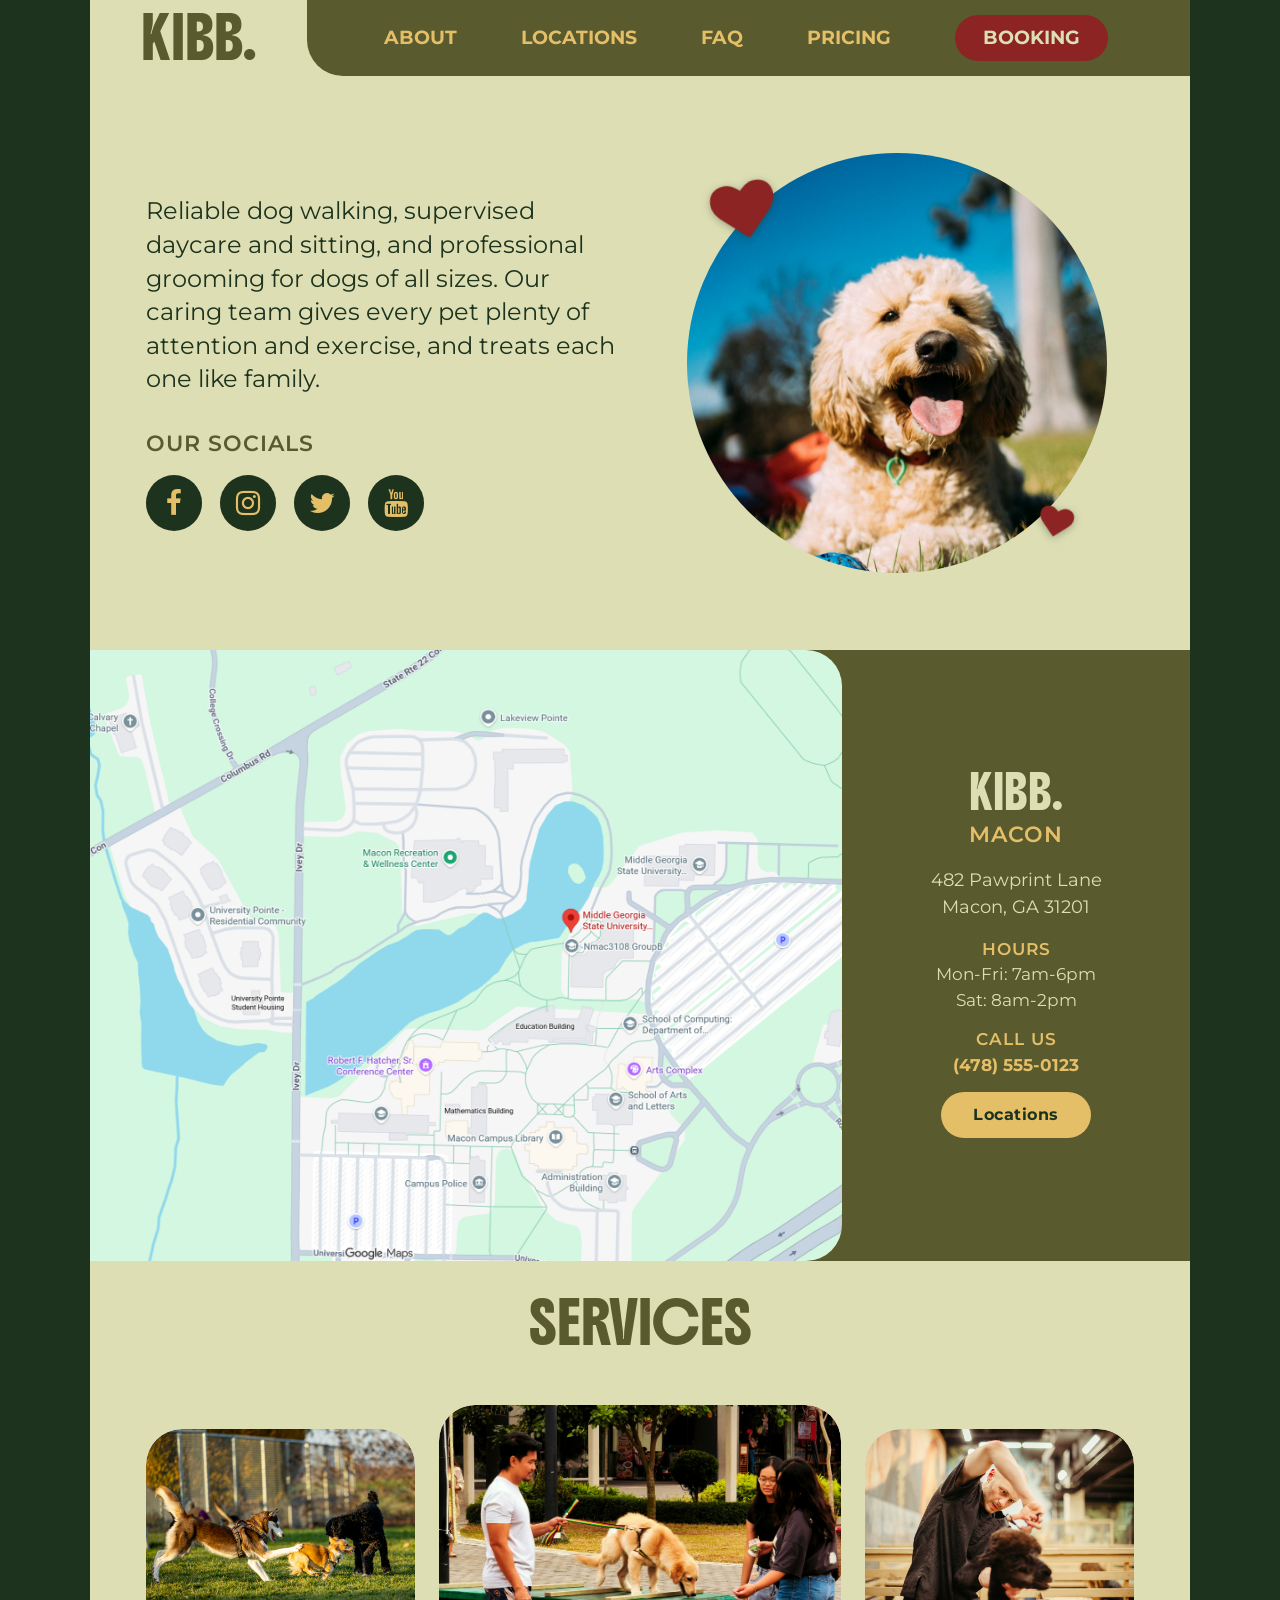
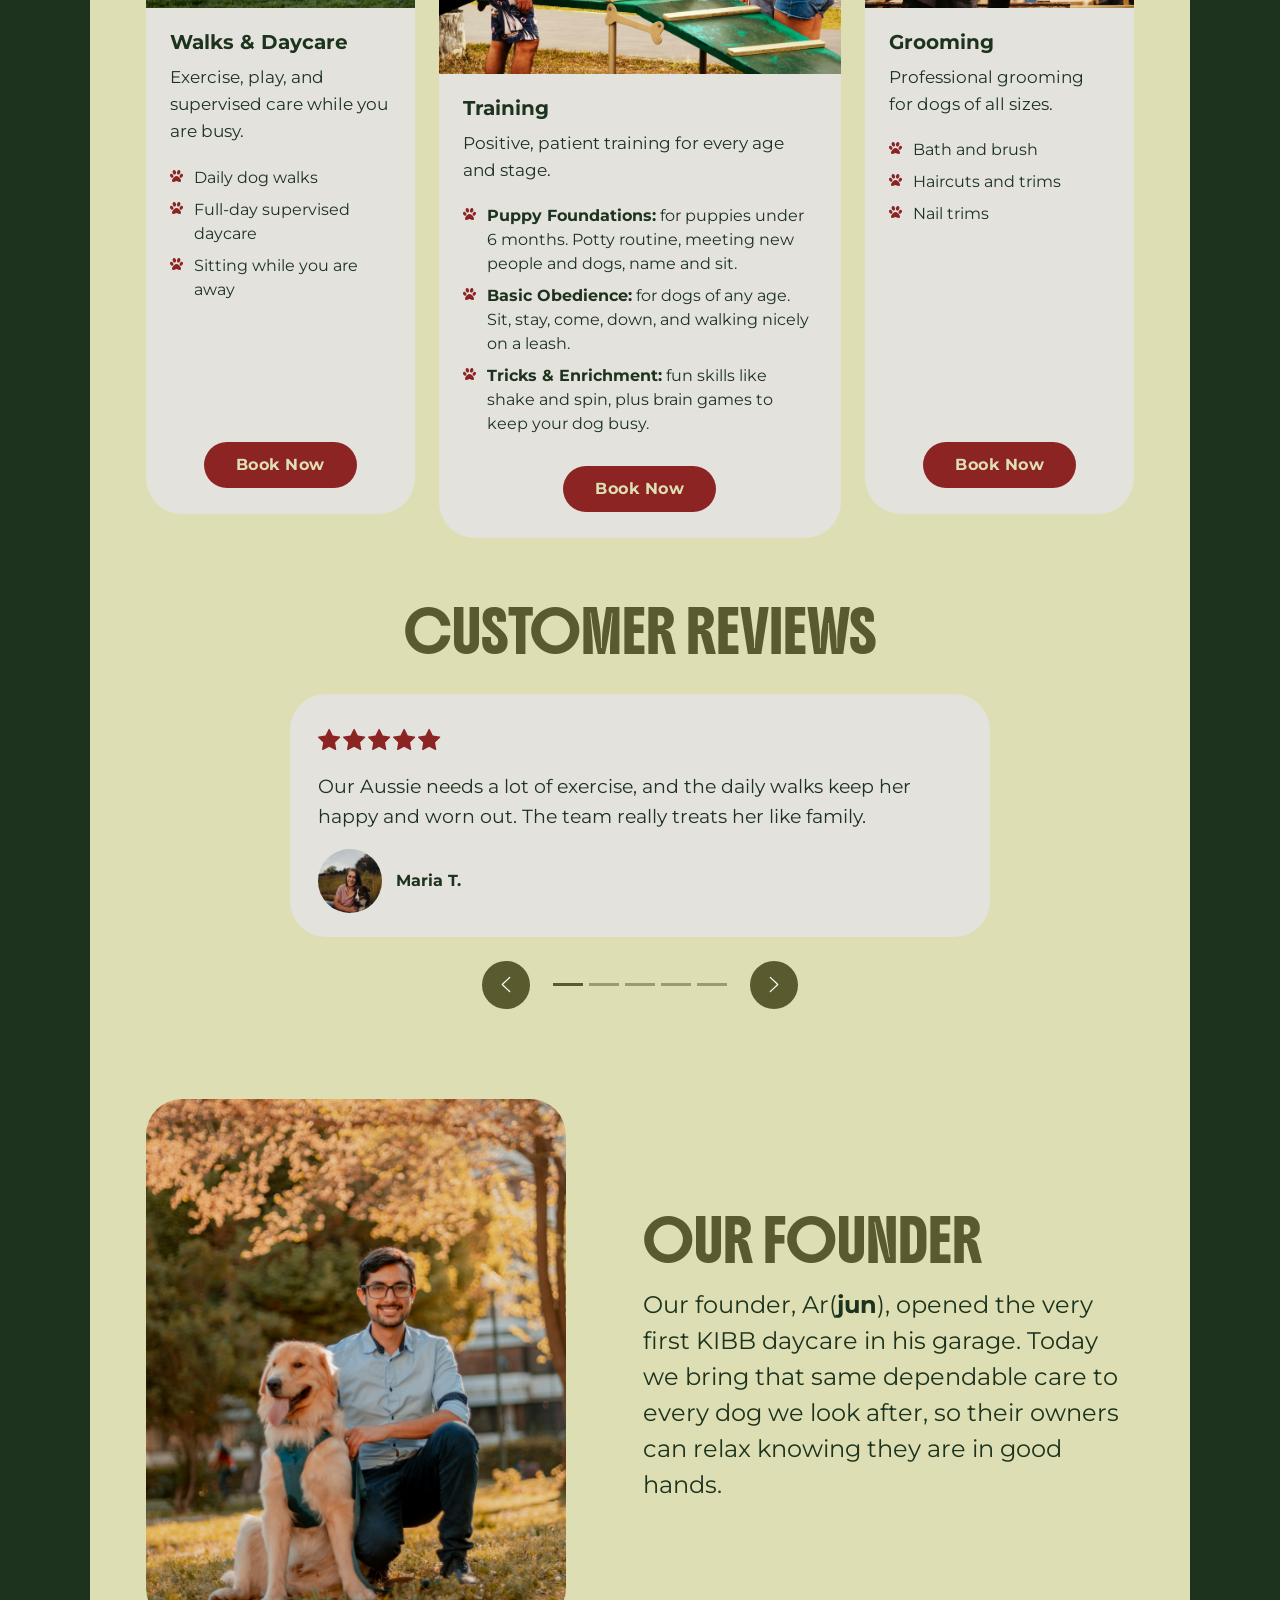
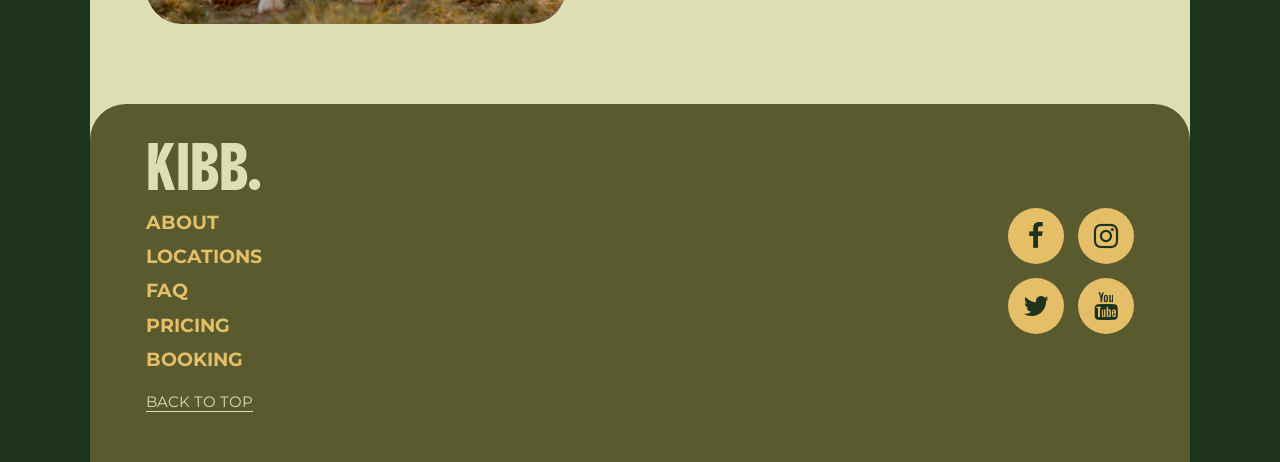
==== commit 9be2c675: "Add files via upload" ====
--- a/index.html
+++ b/index.html
@@ -122,7 +122,7 @@
 
 		<section class="reviews" aria-labelledby="reviews-heading">
 			<h2 id="reviews-heading">CUSTOMER REVIEWS</h2>
-			<div id="reviewCarousel" class="carousel slide carousel-fade review-carousel" aria-label="Customer reviews">
+			<div id="reviewCarousel" class="carousel slide carousel-fade review-carousel" role="region" aria-label="Customer reviews">
 				<div class="carousel-inner">
 					<div class="carousel-item active">
 						<figure class="review">
--- a/style.css
+++ b/style.css
@@ -288,6 +288,7 @@
 
 .info-map-link {
     display: block;
+    height: 100%;
     overflow: hidden;
     border-radius: 0 36px 36px 0;
 }
@@ -295,7 +296,8 @@
 .info-map {
     display: block;
     width: 100%;
-    height: 380px;
+    height: 100%;
+    min-height: 380px;
     object-fit: cover;
     object-position: 60% 45%;
 }
@@ -753,8 +755,13 @@
         border-radius: 0 0 36px 36px;
     }
 
+    .info-map-link {
+        height: auto;
+    }
+
     .info-map {
         height: 340px;
+        min-height: 0;
         object-position: 60% 40%;
     }
 
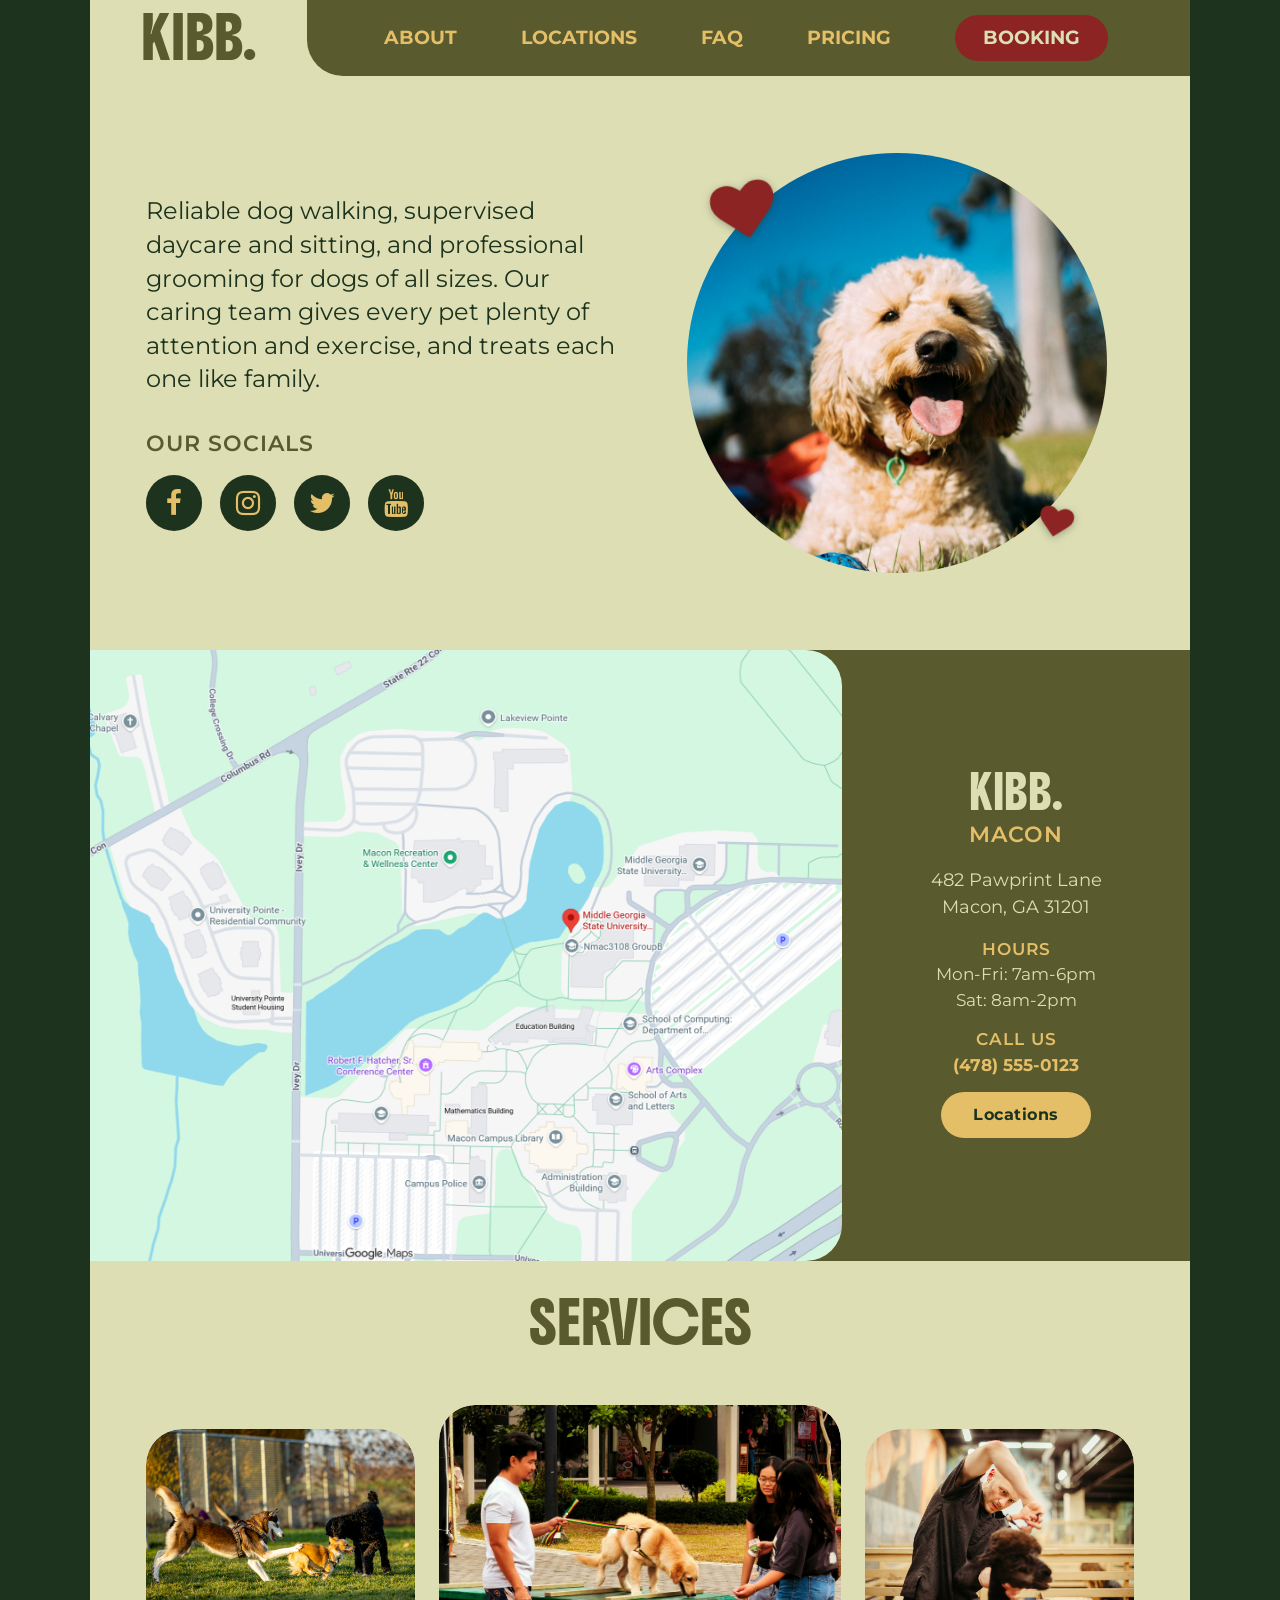
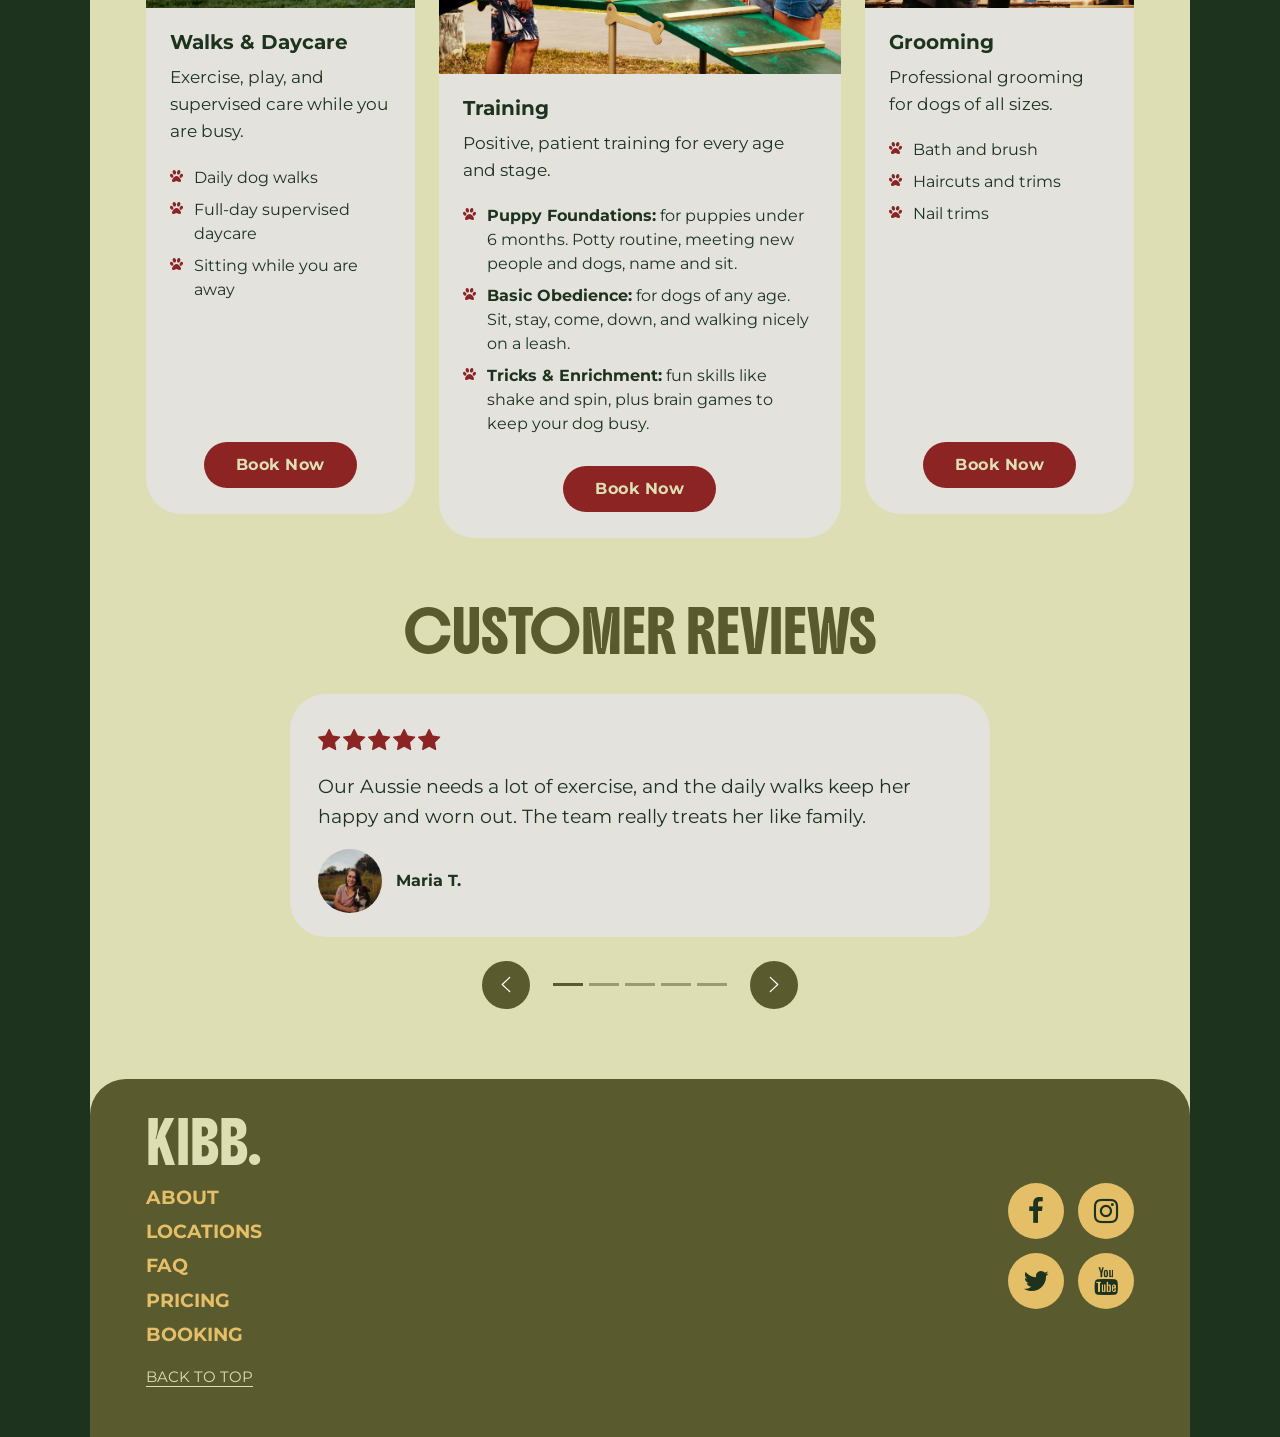
==== commit 4d00e9d4: "Add files via upload" ====
--- a/index.html
+++ b/index.html
@@ -1,229 +1,221 @@
-﻿<!doctype html>
-
-<html lang="en">
-
-	<head>
-
-		<meta charset="utf-8">
-		<meta name="viewport" content="width=device-width, initial-scale=1">
-		<meta name="description" content="KIBB offers reliable dog walking, safe and supervised daycare and sitting, and professional grooming for dogs of all sizes.">
-		<title>KIBB | Dog Walking, Daycare &amp; Grooming</title>
-		<link rel="stylesheet" href="https://cdnjs.cloudflare.com/ajax/libs/font-awesome/4.7.0/css/font-awesome.min.css">
-		<link rel="preconnect" href="https://fonts.googleapis.com">
-		<link rel="preconnect" href="https://fonts.gstatic.com" crossorigin>
-		<link href="https://fonts.googleapis.com/css2?family=Boldonse&amp;display=swap" rel="stylesheet">
-		<link href="https://fonts.googleapis.com/css2?family=Montserrat:ital,wght@0,100..900;1,100..900&amp;display=swap" rel="stylesheet">
-		<link href="https://cdn.jsdelivr.net/npm/bootstrap@5.3.8/dist/css/bootstrap.min.css" rel="stylesheet">
-		<link href="style.css" rel="stylesheet">
-		<script src="https://cdn.jsdelivr.net/npm/bootstrap@5.3.8/dist/js/bootstrap.bundle.min.js" defer></script>
-		<script src="script.js" defer></script>
-	</head>
-
-	<body>
-
-	<header class="site-header" id="top">
-		<a class="logo" href="index.html">KIBB.</a>
-		<nav aria-label="Main">
-			<ul id="main-menu">
-				<li><a href="ABOUT.htm">ABOUT</a></li>
-				<li><a href="Locations.html">LOCATIONS</a></li>
-				<li><a href="FAQ.htm">FAQ</a></li>
-				<li><a href="PRICING.htm">PRICING</a></li>
-				<li><a class="nav-button" href="BOOKING.htm">BOOKING</a></li>
-			</ul>
-		</nav><!-- end nav -->
-	</header><!-- end site-header -->
-
-	<main>
-
-		<section class="hero">
-			<h1 class="visually-hidden">KIBB: dog walking, daycare and grooming</h1>
-			<div class="hero-text">
-				<p>Reliable dog walking, supervised daycare and sitting, and professional grooming for dogs of all sizes.
-				Our caring team gives every pet plenty of attention and exercise, and treats each one like family.</p>
-				<div class="hero-socials">
-					<h2>OUR SOCIALS</h2>
-					<ul class="social-tiles">
-						<li><a href="#" aria-label="Facebook" title="Facebook" data-bs-toggle="tooltip"><i class="fa fa-facebook" aria-hidden="true"></i></a></li>
-						<li><a href="#" aria-label="Instagram" title="Instagram" data-bs-toggle="tooltip"><i class="fa fa-instagram" aria-hidden="true"></i></a></li>
-						<li><a href="#" aria-label="Twitter" title="Twitter" data-bs-toggle="tooltip"><i class="fa fa-twitter" aria-hidden="true"></i></a></li>
-						<li><a href="#" aria-label="YouTube" title="YouTube" data-bs-toggle="tooltip"><i class="fa fa-youtube" aria-hidden="true"></i></a></li>
-					</ul>
-				</div><!-- end hero-socials -->
-			</div><!-- end hero-text -->
-			<div class="hero-image-wrap">
-				<img class="hero-image" src="images/jay-wennington-4qgcONWF5s4-unsplash(1).jpg" width="1200" height="1800" alt="A smiling goldendoodle lying in the grass beside a blue toy ball">
-				<i class="fa fa-heart hero-heart" aria-hidden="true"></i>
-				<i class="fa fa-heart hero-heart hero-heart-small" aria-hidden="true"></i>
-			</div><!-- end hero-image-wrap -->
-		</section><!-- end hero -->
-
-		<section class="info-bar" aria-label="Location and map">
-			<a class="info-map-link" href="https://www.google.com/maps/search/?api=1&amp;query=Macon+Campus+Library+Middle+Georgia+State+University+Macon+GA" target="_blank" rel="noopener">
-				<img class="info-map" src="images/location.png" width="900" height="732" alt="Map of the KIBB location in Macon, GA. Click to open it in Google Maps.">
-			</a>
-			<div class="info-location">
-				<div class="info-address">
-					<h2><span class="info-logo">KIBB.</span> MACON</h2>
-					<address>482 Pawprint Lane<br>Macon, GA 31201</address>
-				</div><!-- end info-address -->
-				<div class="info-details">
-					<p class="info-hours"><strong>HOURS</strong><br>Mon-Fri: 7am-6pm<br>Sat: 8am-2pm</p>
-					<p class="info-phone"><strong>CALL US</strong><br><a href="tel:+14785550123">(478) 555-0123</a></p>
-				</div><!-- end info-details -->
-				<a class="button" href="Locations.html">Locations</a>
-			</div><!-- end info-location -->
-		</section><!-- end info-bar -->
-
-		<section class="offer" aria-labelledby="offer-heading">
-			<h2 id="offer-heading">SERVICES</h2>
-			<div class="cards">
-				<a class="card" href="BOOKING.htm">
-					<img src="images/leo_visions-korKbL5QE3c-unsplash(1).jpg" width="1200" height="800" alt="Three dogs playing together on the grass at a dog park">
-					<div class="card-text">
-						<h3>Walks &amp; Daycare</h3>
-						<p>Exercise, play, and supervised care while you are busy.</p>
-						<ul>
-							<li>Daily dog walks</li>
-							<li>Full-day supervised daycare</li>
-							<li>Sitting while you are away</li>
-						</ul>
-						<span class="button">Book Now</span>
-					</div><!-- end card-text -->
-				</a>
-				<a class="card" href="BOOKING.htm">
-					<img src="images/jafetbyrne-photos-x9AVJwAtDgY-unsplash(1).jpg" width="1200" height="900" alt="A golden puppy walking across a green agility ramp while its owner holds the leash">
-					<div class="card-text">
-						<h3>Training</h3>
-						<p>Positive, patient training for every age and stage.</p>
-						<ul>
-							<li><strong>Puppy Foundations:</strong> for puppies under 6 months. Potty routine, meeting new people and dogs, name and sit.</li>
-							<li><strong>Basic Obedience:</strong> for dogs of any age. Sit, stay, come, down, and walking nicely on a leash.</li>
-							<li><strong>Tricks &amp; Enrichment:</strong> fun skills like shake and spin, plus brain games to keep your dog busy.</li>
-						</ul>
-						<span class="button">Book Now</span>
-					</div><!-- end card-text -->
-				</a>
-				<a class="card" href="BOOKING.htm">
-					<img src="images/boney-QThF7Iv6vLY-unsplash(1).jpg" width="1200" height="799" alt="A groomer carefully trimming a dog's fur with scissors">
-					<div class="card-text">
-						<h3>Grooming</h3>
-						<p>Professional grooming for dogs of all sizes.</p>
-						<ul>
-							<li>Bath and brush</li>
-							<li>Haircuts and trims</li>
-							<li>Nail trims</li>
-						</ul>
-						<span class="button">Book Now</span>
-					</div><!-- end card-text -->
-				</a>
-			</div><!-- end cards -->
-		</section><!-- end offer -->
-
-		<section class="reviews" aria-labelledby="reviews-heading">
-			<h2 id="reviews-heading">CUSTOMER REVIEWS</h2>
-			<div id="reviewCarousel" class="carousel slide carousel-fade review-carousel" role="region" aria-label="Customer reviews">
-				<div class="carousel-inner">
-					<div class="carousel-item active">
-						<figure class="review">
-							<p class="stars"><span class="visually-hidden">5 out of 5 stars</span><i class="fa fa-star" aria-hidden="true"></i><i class="fa fa-star" aria-hidden="true"></i><i class="fa fa-star" aria-hidden="true"></i><i class="fa fa-star" aria-hidden="true"></i><i class="fa fa-star" aria-hidden="true"></i></p>
-							<blockquote>
-								<p>Our Aussie needs a lot of exercise, and the daily walks keep her happy and worn out. The team really treats her like family.</p>
-							</blockquote>
-							<figcaption><img src="images/customer-maria.jpg" width="64" height="64" alt="A smiling woman sitting in a grassy field with her brown and white dog"><span>Maria T.</span></figcaption>
-						</figure>
-					</div>
-					<div class="carousel-item">
-						<figure class="review">
-							<p class="stars"><span class="visually-hidden">5 out of 5 stars</span><i class="fa fa-star" aria-hidden="true"></i><i class="fa fa-star" aria-hidden="true"></i><i class="fa fa-star" aria-hidden="true"></i><i class="fa fa-star" aria-hidden="true"></i><i class="fa fa-star" aria-hidden="true"></i></p>
-							<blockquote>
-								<p>The groomers were patient and gentle, and he has never looked better. We booked his next visit before we left.</p>
-							</blockquote>
-							<figcaption><img src="images/customer-james.jpg" width="64" height="64" alt="A smiling man holding his fluffy white and brown dog"><span>James R.</span></figcaption>
-						</figure>
-					</div>
-					<div class="carousel-item">
-						<figure class="review">
-							<p class="stars"><span class="visually-hidden">5 out of 5 stars</span><i class="fa fa-star" aria-hidden="true"></i><i class="fa fa-star" aria-hidden="true"></i><i class="fa fa-star" aria-hidden="true"></i><i class="fa fa-star" aria-hidden="true"></i><i class="fa fa-star" aria-hidden="true"></i></p>
-							<blockquote>
-								<p>The training classes gave our boxer great manners, and the trainers made it fun for both of us.</p>
-							</blockquote>
-							<figcaption><img src="images/customer-marcus.jpg" width="64" height="64" alt="A laughing man in glasses hugging his boxer dog"><span>Marcus W.</span></figcaption>
-						</figure>
-					</div>
-					<div class="carousel-item">
-						<figure class="review">
-							<p class="stars"><span class="visually-hidden">5 out of 5 stars</span><i class="fa fa-star" aria-hidden="true"></i><i class="fa fa-star" aria-hidden="true"></i><i class="fa fa-star" aria-hidden="true"></i><i class="fa fa-star" aria-hidden="true"></i><i class="fa fa-star" aria-hidden="true"></i></p>
-							<blockquote>
-								<p>Great daycare and great updates. I never worry when my little guy is with KIBB.</p>
-							</blockquote>
-							<figcaption><img src="images/customer-walter.jpg" width="64" height="64" alt="An older man in a cap holding his small white dog on a park bench"><span>Walter B.</span></figcaption>
-						</figure>
-					</div>
-					<div class="carousel-item">
-						<figure class="review">
-							<p class="stars"><span class="visually-hidden">5 out of 5 stars</span><i class="fa fa-star" aria-hidden="true"></i><i class="fa fa-star" aria-hidden="true"></i><i class="fa fa-star" aria-hidden="true"></i><i class="fa fa-star" aria-hidden="true"></i><i class="fa fa-star" aria-hidden="true"></i></p>
-							<blockquote>
-								<p>Our big rottweiler is treated like a gentle giant. Safe, supervised play and a team we trust completely.</p>
-							</blockquote>
-							<figcaption><img src="images/customer-daniel.jpg" width="64" height="64" alt="A laughing man in sunglasses hugging his wet rottweiler at the beach"><span>Daniel P.</span></figcaption>
-						</figure>
-					</div>
-				</div><!-- end carousel-inner -->
-				<div class="review-controls">
-					<button class="carousel-control-prev" type="button" data-bs-target="#reviewCarousel" data-bs-slide="prev">
-						<span class="carousel-control-prev-icon" aria-hidden="true"></span>
-						<span class="visually-hidden">Previous review</span>
-					</button>
-					<div class="carousel-indicators">
-						<button type="button" data-bs-target="#reviewCarousel" data-bs-slide-to="0" class="active" aria-current="true" aria-label="Review 1"></button>
-						<button type="button" data-bs-target="#reviewCarousel" data-bs-slide-to="1" aria-label="Review 2"></button>
-						<button type="button" data-bs-target="#reviewCarousel" data-bs-slide-to="2" aria-label="Review 3"></button>
-						<button type="button" data-bs-target="#reviewCarousel" data-bs-slide-to="3" aria-label="Review 4"></button>
-						<button type="button" data-bs-target="#reviewCarousel" data-bs-slide-to="4" aria-label="Review 5"></button>
-					</div><!-- end carousel-indicators -->
-					<button class="carousel-control-next" type="button" data-bs-target="#reviewCarousel" data-bs-slide="next">
-						<span class="carousel-control-next-icon" aria-hidden="true"></span>
-						<span class="visually-hidden">Next review</span>
-					</button>
-				</div><!-- end review-controls -->
-			</div><!-- end review-carousel -->
-		</section><!-- end reviews -->
-
-		<section class="founder" aria-labelledby="founder-heading">
-			<img class="founder-image" src="images/founder.jpg" width="1920" height="2880" alt="The KIBB founder smiling as he kneels in a park beside a golden retriever wearing a blue harness">
-			<div class="founder-text">
-				<h2 id="founder-heading">OUR FOUNDER</h2>
-				<p>Our founder, Ar(<strong>jun</strong>), opened the very first KIBB daycare in his garage. Today we bring that same dependable care
-				to every dog we look after, so their owners can relax knowing they are in good hands.</p>
-			</div><!-- end founder-text -->
-		</section><!-- end founder -->
-
-	</main><!-- end main -->
-
-	<footer class="site-footer">
-		<div class="footer-left">
-			<a class="logo footer-logo" href="index.html">KIBB.</a>
-			<nav aria-label="Footer">
-				<ul>
-					<li><a href="ABOUT.htm">ABOUT</a></li>
-					<li><a href="Locations.html">LOCATIONS</a></li>
-					<li><a href="FAQ.htm">FAQ</a></li>
-					<li><a href="PRICING.htm">PRICING</a></li>
-					<li><a class="nav-button" href="BOOKING.htm">BOOKING</a></li>
-					<li><a class="top-link" href="#top">BACK TO TOP</a></li>
-				</ul>
-			</nav><!-- end footer nav -->
-		</div><!-- end footer-left -->
-		<div class="footer-right">
-			<ul class="social-tiles">
-				<li><a href="#" aria-label="Facebook" title="Facebook" data-bs-toggle="tooltip"><i class="fa fa-facebook" aria-hidden="true"></i></a></li>
-				<li><a href="#" aria-label="Instagram" title="Instagram" data-bs-toggle="tooltip"><i class="fa fa-instagram" aria-hidden="true"></i></a></li>
-				<li><a href="#" aria-label="Twitter" title="Twitter" data-bs-toggle="tooltip"><i class="fa fa-twitter" aria-hidden="true"></i></a></li>
-				<li><a href="#" aria-label="YouTube" title="YouTube" data-bs-toggle="tooltip"><i class="fa fa-youtube" aria-hidden="true"></i></a></li>
-			</ul>
-		</div><!-- end footer-right -->
-	</footer><!-- end site-footer -->
-
-</body>
+﻿<!doctype html>
+
+<html lang="en">
+
+	<head>
+
+		<meta charset="utf-8">
+		<meta name="viewport" content="width=device-width, initial-scale=1">
+		<meta name="description" content="KIBB offers reliable dog walking, safe and supervised daycare and sitting, and professional grooming for dogs of all sizes.">
+		<title>KIBB | Dog Walking, Daycare &amp; Grooming</title>
+		<link rel="stylesheet" href="https://cdnjs.cloudflare.com/ajax/libs/font-awesome/4.7.0/css/font-awesome.min.css">
+		<link rel="preconnect" href="https://fonts.googleapis.com">
+		<link rel="preconnect" href="https://fonts.gstatic.com" crossorigin>
+		<link href="https://fonts.googleapis.com/css2?family=Boldonse&amp;display=swap" rel="stylesheet">
+		<link href="https://fonts.googleapis.com/css2?family=Montserrat:ital,wght@0,100..900;1,100..900&amp;display=swap" rel="stylesheet">
+		<link href="https://cdn.jsdelivr.net/npm/bootstrap@5.3.8/dist/css/bootstrap.min.css" rel="stylesheet">
+		<link href="style.css" rel="stylesheet">
+		<script src="https://cdn.jsdelivr.net/npm/bootstrap@5.3.8/dist/js/bootstrap.bundle.min.js" defer></script>
+		<script src="script.js" defer></script>
+	</head>
+
+	<body>
+
+	<header class="site-header" id="top">
+		<a class="logo" href="index.html">KIBB.</a>
+		<nav aria-label="Main">
+			<ul id="main-menu">
+				<li><a href="ABOUT.html">ABOUT</a></li>
+				<li><a href="Locations.html">LOCATIONS</a></li>
+				<li><a href="faq.html">FAQ</a></li>
+				<li><a href="pricing.html">PRICING</a></li>
+				<li><a class="nav-button" href="booking.html">BOOKING</a></li>
+			</ul>
+		</nav><!-- end nav -->
+	</header><!-- end site-header -->
+
+	<main>
+
+		<section class="hero">
+			<h1 class="visually-hidden">KIBB: dog walking, daycare and grooming</h1>
+			<div class="hero-text">
+				<p>Reliable dog walking, supervised daycare and sitting, and professional grooming for dogs of all sizes.
+				Our caring team gives every pet plenty of attention and exercise, and treats each one like family.</p>
+				<div class="hero-socials">
+					<h2>OUR SOCIALS</h2>
+					<ul class="social-tiles">
+						<li><a href="#" aria-label="Facebook" title="Facebook" data-bs-toggle="tooltip"><i class="fa fa-facebook" aria-hidden="true"></i></a></li>
+						<li><a href="#" aria-label="Instagram" title="Instagram" data-bs-toggle="tooltip"><i class="fa fa-instagram" aria-hidden="true"></i></a></li>
+						<li><a href="#" aria-label="Twitter" title="Twitter" data-bs-toggle="tooltip"><i class="fa fa-twitter" aria-hidden="true"></i></a></li>
+						<li><a href="#" aria-label="YouTube" title="YouTube" data-bs-toggle="tooltip"><i class="fa fa-youtube" aria-hidden="true"></i></a></li>
+					</ul>
+				</div><!-- end hero-socials -->
+			</div><!-- end hero-text -->
+			<div class="hero-image-wrap">
+				<img class="hero-image" src="images/jay-wennington-4qgcONWF5s4-unsplash(1).jpg" width="1200" height="1800" alt="A smiling goldendoodle lying in the grass beside a blue toy ball">
+				<i class="fa fa-heart hero-heart" aria-hidden="true"></i>
+				<i class="fa fa-heart hero-heart hero-heart-small" aria-hidden="true"></i>
+			</div><!-- end hero-image-wrap -->
+		</section><!-- end hero -->
+
+		<section class="info-bar" aria-label="Location and map">
+			<a class="info-map-link" href="https://www.google.com/maps/search/?api=1&amp;query=Macon+Campus+Library+Middle+Georgia+State+University+Macon+GA" target="_blank" rel="noopener">
+				<img class="info-map" src="images/location.png" width="900" height="732" alt="Map of the KIBB location in Macon, GA. Click to open it in Google Maps.">
+			</a>
+			<div class="info-location">
+				<div class="info-address">
+					<h2><span class="info-logo">KIBB.</span> MACON</h2>
+					<address>482 Pawprint Lane<br>Macon, GA 31201</address>
+				</div><!-- end info-address -->
+				<div class="info-details">
+					<p class="info-hours"><strong>HOURS</strong><br>Mon-Fri: 7am-6pm<br>Sat: 8am-2pm</p>
+					<p class="info-phone"><strong>CALL US</strong><br><a href="tel:+14785550123">(478) 555-0123</a></p>
+				</div><!-- end info-details -->
+				<a class="button" href="Locations.html">Locations</a>
+			</div><!-- end info-location -->
+		</section><!-- end info-bar -->
+
+		<section class="offer" aria-labelledby="offer-heading">
+			<h2 id="offer-heading">SERVICES</h2>
+			<div class="cards">
+				<a class="card" href="booking.html">
+					<img src="images/leo_visions-korKbL5QE3c-unsplash(1).jpg" width="1200" height="800" alt="Three dogs playing together on the grass at a dog park">
+					<div class="card-text">
+						<h3>Walks &amp; Daycare</h3>
+						<p>Exercise, play, and supervised care while you are busy.</p>
+						<ul>
+							<li>Daily dog walks</li>
+							<li>Full-day supervised daycare</li>
+							<li>Sitting while you are away</li>
+						</ul>
+						<span class="button">Book Now</span>
+					</div><!-- end card-text -->
+				</a>
+				<a class="card" href="booking.html">
+					<img src="images/jafetbyrne-photos-x9AVJwAtDgY-unsplash(1).jpg" width="1200" height="900" alt="A golden puppy walking across a green agility ramp while its owner holds the leash">
+					<div class="card-text">
+						<h3>Training</h3>
+						<p>Positive, patient training for every age and stage.</p>
+						<ul>
+							<li><strong>Puppy Foundations:</strong> for puppies under 6 months. Potty routine, meeting new people and dogs, name and sit.</li>
+							<li><strong>Basic Obedience:</strong> for dogs of any age. Sit, stay, come, down, and walking nicely on a leash.</li>
+							<li><strong>Tricks &amp; Enrichment:</strong> fun skills like shake and spin, plus brain games to keep your dog busy.</li>
+						</ul>
+						<span class="button">Book Now</span>
+					</div><!-- end card-text -->
+				</a>
+				<a class="card" href="booking.html">
+					<img src="images/boney-QThF7Iv6vLY-unsplash(1).jpg" width="1200" height="799" alt="A groomer carefully trimming a dog's fur with scissors">
+					<div class="card-text">
+						<h3>Grooming</h3>
+						<p>Professional grooming for dogs of all sizes.</p>
+						<ul>
+							<li>Bath and brush</li>
+							<li>Haircuts and trims</li>
+							<li>Nail trims</li>
+						</ul>
+						<span class="button">Book Now</span>
+					</div><!-- end card-text -->
+				</a>
+			</div><!-- end cards -->
+		</section><!-- end offer -->
+
+		<section class="reviews" aria-labelledby="reviews-heading">
+			<h2 id="reviews-heading">CUSTOMER REVIEWS</h2>
+			<div id="reviewCarousel" class="carousel slide carousel-fade review-carousel" role="region" aria-label="Customer reviews">
+				<div class="carousel-inner">
+					<div class="carousel-item active">
+						<figure class="review">
+							<p class="stars"><span class="visually-hidden">5 out of 5 stars</span><i class="fa fa-star" aria-hidden="true"></i><i class="fa fa-star" aria-hidden="true"></i><i class="fa fa-star" aria-hidden="true"></i><i class="fa fa-star" aria-hidden="true"></i><i class="fa fa-star" aria-hidden="true"></i></p>
+							<blockquote>
+								<p>Our Aussie needs a lot of exercise, and the daily walks keep her happy and worn out. The team really treats her like family.</p>
+							</blockquote>
+							<figcaption><img src="images/customer-maria.jpg" width="64" height="64" alt="A smiling woman sitting in a grassy field with her brown and white dog"><span>Maria T.</span></figcaption>
+						</figure>
+					</div>
+					<div class="carousel-item">
+						<figure class="review">
+							<p class="stars"><span class="visually-hidden">5 out of 5 stars</span><i class="fa fa-star" aria-hidden="true"></i><i class="fa fa-star" aria-hidden="true"></i><i class="fa fa-star" aria-hidden="true"></i><i class="fa fa-star" aria-hidden="true"></i><i class="fa fa-star" aria-hidden="true"></i></p>
+							<blockquote>
+								<p>The groomers were patient and gentle, and he has never looked better. We booked his next visit before we left.</p>
+							</blockquote>
+							<figcaption><img src="images/customer-james.jpg" width="64" height="64" alt="A smiling man holding his fluffy white and brown dog"><span>James R.</span></figcaption>
+						</figure>
+					</div>
+					<div class="carousel-item">
+						<figure class="review">
+							<p class="stars"><span class="visually-hidden">5 out of 5 stars</span><i class="fa fa-star" aria-hidden="true"></i><i class="fa fa-star" aria-hidden="true"></i><i class="fa fa-star" aria-hidden="true"></i><i class="fa fa-star" aria-hidden="true"></i><i class="fa fa-star" aria-hidden="true"></i></p>
+							<blockquote>
+								<p>The training classes gave our boxer great manners, and the trainers made it fun for both of us.</p>
+							</blockquote>
+							<figcaption><img src="images/customer-marcus.jpg" width="64" height="64" alt="A laughing man in glasses hugging his boxer dog"><span>Marcus W.</span></figcaption>
+						</figure>
+					</div>
+					<div class="carousel-item">
+						<figure class="review">
+							<p class="stars"><span class="visually-hidden">5 out of 5 stars</span><i class="fa fa-star" aria-hidden="true"></i><i class="fa fa-star" aria-hidden="true"></i><i class="fa fa-star" aria-hidden="true"></i><i class="fa fa-star" aria-hidden="true"></i><i class="fa fa-star" aria-hidden="true"></i></p>
+							<blockquote>
+								<p>Great daycare and great updates. I never worry when my little guy is with KIBB.</p>
+							</blockquote>
+							<figcaption><img src="images/customer-walter.jpg" width="64" height="64" alt="An older man in a cap holding his small white dog on a park bench"><span>Walter B.</span></figcaption>
+						</figure>
+					</div>
+					<div class="carousel-item">
+						<figure class="review">
+							<p class="stars"><span class="visually-hidden">5 out of 5 stars</span><i class="fa fa-star" aria-hidden="true"></i><i class="fa fa-star" aria-hidden="true"></i><i class="fa fa-star" aria-hidden="true"></i><i class="fa fa-star" aria-hidden="true"></i><i class="fa fa-star" aria-hidden="true"></i></p>
+							<blockquote>
+								<p>Our big rottweiler is treated like a gentle giant. Safe, supervised play and a team we trust completely.</p>
+							</blockquote>
+							<figcaption><img src="images/customer-daniel.jpg" width="64" height="64" alt="A laughing man in sunglasses hugging his wet rottweiler at the beach"><span>Daniel P.</span></figcaption>
+						</figure>
+					</div>
+				</div><!-- end carousel-inner -->
+				<div class="review-controls">
+					<button class="carousel-control-prev" type="button" data-bs-target="#reviewCarousel" data-bs-slide="prev">
+						<span class="carousel-control-prev-icon" aria-hidden="true"></span>
+						<span class="visually-hidden">Previous review</span>
+					</button>
+					<div class="carousel-indicators">
+						<button type="button" data-bs-target="#reviewCarousel" data-bs-slide-to="0" class="active" aria-current="true" aria-label="Review 1"></button>
+						<button type="button" data-bs-target="#reviewCarousel" data-bs-slide-to="1" aria-label="Review 2"></button>
+						<button type="button" data-bs-target="#reviewCarousel" data-bs-slide-to="2" aria-label="Review 3"></button>
+						<button type="button" data-bs-target="#reviewCarousel" data-bs-slide-to="3" aria-label="Review 4"></button>
+						<button type="button" data-bs-target="#reviewCarousel" data-bs-slide-to="4" aria-label="Review 5"></button>
+					</div><!-- end carousel-indicators -->
+					<button class="carousel-control-next" type="button" data-bs-target="#reviewCarousel" data-bs-slide="next">
+						<span class="carousel-control-next-icon" aria-hidden="true"></span>
+						<span class="visually-hidden">Next review</span>
+					</button>
+				</div><!-- end review-controls -->
+			</div><!-- end review-carousel -->
+		</section><!-- end reviews -->
+
+
+	</main><!-- end main -->
+
+	<footer class="site-footer">
+		<div class="footer-left">
+			<a class="logo footer-logo" href="index.html">KIBB.</a>
+			<nav aria-label="Footer">
+				<ul>
+					<li><a href="ABOUT.html">ABOUT</a></li>
+					<li><a href="Locations.html">LOCATIONS</a></li>
+					<li><a href="faq.html">FAQ</a></li>
+					<li><a href="pricing.html">PRICING</a></li>
+					<li><a class="nav-button" href="booking.html">BOOKING</a></li>
+					<li><a class="top-link" href="#top">BACK TO TOP</a></li>
+				</ul>
+			</nav><!-- end footer nav -->
+		</div><!-- end footer-left -->
+		<div class="footer-right">
+			<ul class="social-tiles">
+				<li><a href="#" aria-label="Facebook" title="Facebook" data-bs-toggle="tooltip"><i class="fa fa-facebook" aria-hidden="true"></i></a></li>
+				<li><a href="#" aria-label="Instagram" title="Instagram" data-bs-toggle="tooltip"><i class="fa fa-instagram" aria-hidden="true"></i></a></li>
+				<li><a href="#" aria-label="Twitter" title="Twitter" data-bs-toggle="tooltip"><i class="fa fa-twitter" aria-hidden="true"></i></a></li>
+				<li><a href="#" aria-label="YouTube" title="YouTube" data-bs-toggle="tooltip"><i class="fa fa-youtube" aria-hidden="true"></i></a></li>
+			</ul>
+		</div><!-- end footer-right -->
+	</footer><!-- end site-footer -->
+
+</body>
 </html>
